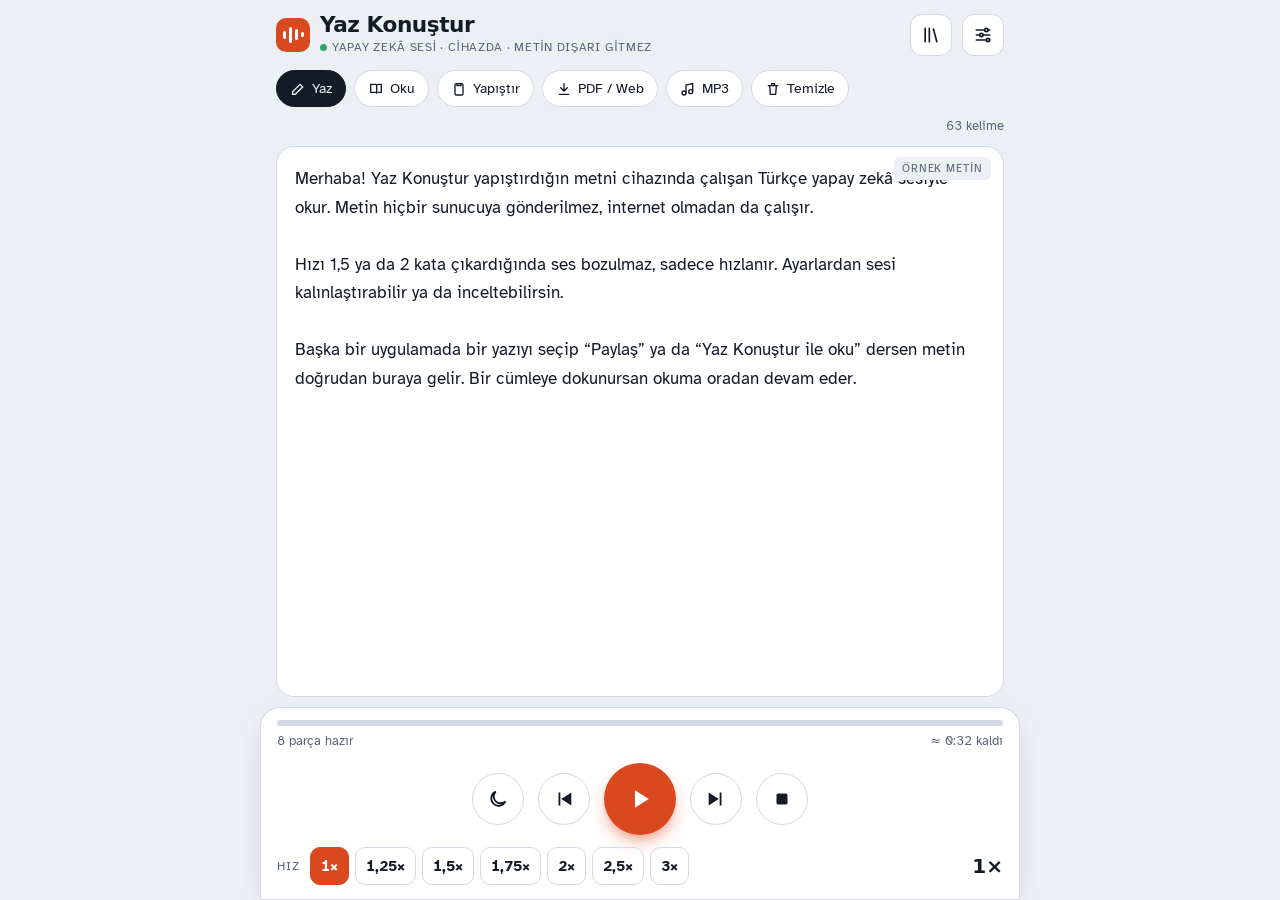
==== app/src/main/assets/www/index.html @ 9d800073 "Android uygulaması: WebView sarmalayıcı, bildirim kontrolü, paylaşım, Play Billing" ====
<!doctype html>
<html lang="tr">
<head>
<meta charset="utf-8">
<meta name="viewport" content="width=device-width, initial-scale=1, viewport-fit=cover">
<meta name="theme-color" content="#D9481F">
<title>Yaz Konuştur</title>
<style>
/* Uygulama sürümü: yazı tipleri, model ve kütüphaneler uygulamanın içinde, internet gerekmez. */
@font-face{font-family:"Atkinson Hyperlegible";font-weight:400;font-style:normal;font-display:swap;src:url(fonts/atkinson-hyperlegible-latin-400-normal.woff2) format("woff2");unicode-range:U+0000-00FF,U+0131,U+0152-0153,U+02BB-02BC,U+02C6,U+02DA,U+02DC,U+0304,U+0308,U+0329,U+2000-206F,U+20AC,U+2122,U+2191,U+2193,U+2212,U+2215,U+FEFF,U+FFFD}
@font-face{font-family:"Atkinson Hyperlegible";font-weight:400;font-style:normal;font-display:swap;src:url(fonts/atkinson-hyperlegible-latin-ext-400-normal.woff2) format("woff2");unicode-range:U+0100-0130,U+0132-02BA,U+02BD-02C5,U+02C7-02CC,U+02CE-02D7,U+02DD-02FF,U+1E00-1EFF,U+20A0-20AB,U+20AD-20C0,U+2C60-2C7F,U+A720-A7FF}
@font-face{font-family:"Atkinson Hyperlegible";font-weight:700;font-style:normal;font-display:swap;src:url(fonts/atkinson-hyperlegible-latin-700-normal.woff2) format("woff2");unicode-range:U+0000-00FF,U+0131,U+0152-0153,U+02BB-02BC,U+02C6,U+02DA,U+02DC,U+0304,U+0308,U+0329,U+2000-206F,U+20AC,U+2122,U+2191,U+2193,U+2212,U+2215,U+FEFF,U+FFFD}
@font-face{font-family:"Atkinson Hyperlegible";font-weight:700;font-style:normal;font-display:swap;src:url(fonts/atkinson-hyperlegible-latin-ext-700-normal.woff2) format("woff2");unicode-range:U+0100-0130,U+0132-02BA,U+02BD-02C5,U+02C7-02CC,U+02CE-02D7,U+02DD-02FF,U+1E00-1EFF,U+20A0-20AB,U+20AD-20C0,U+2C60-2C7F,U+A720-A7FF}
@font-face{font-family:"Atkinson Hyperlegible";font-weight:400;font-style:italic;font-display:swap;src:url(fonts/atkinson-hyperlegible-latin-400-italic.woff2) format("woff2");unicode-range:U+0000-00FF,U+0131,U+0152-0153,U+02BB-02BC,U+02C6,U+02DA,U+02DC,U+0304,U+0308,U+0329,U+2000-206F,U+20AC,U+2122,U+2191,U+2193,U+2212,U+2215,U+FEFF,U+FFFD}
@font-face{font-family:"Atkinson Hyperlegible";font-weight:400;font-style:italic;font-display:swap;src:url(fonts/atkinson-hyperlegible-latin-ext-400-italic.woff2) format("woff2");unicode-range:U+0100-0130,U+0132-02BA,U+02BD-02C5,U+02C7-02CC,U+02CE-02D7,U+02DD-02FF,U+1E00-1EFF,U+20A0-20AB,U+20AD-20C0,U+2C60-2C7F,U+A720-A7FF}
@font-face{font-family:"Bricolage Grotesque";font-weight:600;font-display:swap;src:url(fonts/bricolage-grotesque-latin-600-normal.woff2) format("woff2");unicode-range:U+0000-00FF,U+0131,U+0152-0153,U+02BB-02BC,U+02C6,U+02DA,U+02DC,U+0304,U+0308,U+0329,U+2000-206F,U+20AC,U+2122,U+2191,U+2193,U+2212,U+2215,U+FEFF,U+FFFD}
@font-face{font-family:"Bricolage Grotesque";font-weight:600;font-display:swap;src:url(fonts/bricolage-grotesque-latin-ext-600-normal.woff2) format("woff2");unicode-range:U+0100-0130,U+0132-02BA,U+02BD-02C5,U+02C7-02CC,U+02CE-02D7,U+02DD-02FF,U+1E00-1EFF,U+20A0-20AB,U+20AD-20C0,U+2C60-2C7F,U+A720-A7FF}
@font-face{font-family:"Bricolage Grotesque";font-weight:800;font-display:swap;src:url(fonts/bricolage-grotesque-latin-800-normal.woff2) format("woff2");unicode-range:U+0000-00FF,U+0131,U+0152-0153,U+02BB-02BC,U+02C6,U+02DA,U+02DC,U+0304,U+0308,U+0329,U+2000-206F,U+20AC,U+2122,U+2191,U+2193,U+2212,U+2215,U+FEFF,U+FFFD}
@font-face{font-family:"Bricolage Grotesque";font-weight:800;font-display:swap;src:url(fonts/bricolage-grotesque-latin-ext-800-normal.woff2) format("woff2");unicode-range:U+0100-0130,U+0132-02BA,U+02BD-02C5,U+02C7-02CC,U+02CE-02D7,U+02DD-02FF,U+1E00-1EFF,U+20A0-20AB,U+20AD-20C0,U+2C60-2C7F,U+A720-A7FF}

/* Layout: tek ekran uygulama. Üstte başlık, ortada kaydırılan metin/okuma alanı, altta sabit kontrol paneli. */
:root{
  --bg:#ECEFF4; --surface:#FFFFFF; --ink:#141B26; --muted:#5A6577; --line:#D3D9E3;
  --accent:#D9481F; --accent-ink:#FFFFFF; --hl:#FFE2D4; --hl-ink:#5C1B06; --done:#8A94A6; --gold:#B7791F;
  --shadow:0 10px 30px -12px rgba(20,27,38,.25);
  --f-display:"Bricolage Grotesque", ui-sans-serif, system-ui, sans-serif;
  --f-body:"Atkinson Hyperlegible", ui-sans-serif, system-ui, -apple-system, "Segoe UI", Roboto, sans-serif;
  --read-size:1.12rem;
}
@media (prefers-color-scheme: dark){:root:not([data-theme="light"]){
  --bg:#0E131A; --surface:#161D27; --ink:#E7EBF1; --muted:#93A0B3; --line:#263142;
  --accent:#FF7447; --accent-ink:#1A0A03; --hl:#3B2016; --hl-ink:#FFD9C9; --done:#5F6B7E; --gold:#F2B84B;
  --shadow:0 10px 30px -12px rgba(0,0,0,.6); color-scheme:dark;
}}
:root[data-theme="dark"]{
  --bg:#0E131A; --surface:#161D27; --ink:#E7EBF1; --muted:#93A0B3; --line:#263142;
  --accent:#FF7447; --accent-ink:#1A0A03; --hl:#3B2016; --hl-ink:#FFD9C9; --done:#5F6B7E; --gold:#F2B84B;
  --shadow:0 10px 30px -12px rgba(0,0,0,.6); color-scheme:dark;
}
*{box-sizing:border-box}
[hidden]{display:none!important}
body{margin:0}
html,body{height:100%}
body{background:var(--bg);color:var(--ink);font-family:var(--f-body);font-size:16px;line-height:1.5;-webkit-tap-highlight-color:transparent;overscroll-behavior:none}
button,select,input,textarea{font:inherit;color:inherit}
button{cursor:pointer}
:focus-visible{outline:2px solid var(--accent);outline-offset:2px}

.app{height:100%;display:flex;flex-direction:column;max-width:760px;margin:0 auto}
.pad{padding-left:max(16px, env(safe-area-inset-left, 0px));padding-right:max(16px, env(safe-area-inset-right, 0px))}

header{display:flex;align-items:center;gap:10px;padding-block:14px 10px}
.brand{display:flex;align-items:center;gap:10px;min-width:0;flex:1}
.mark{width:34px;height:34px;border-radius:10px;background:var(--accent);display:grid;place-items:center;flex:none}
.mark i{display:block;width:3px;border-radius:2px;background:var(--accent-ink);margin:0 1.5px}
.mark span{display:flex;align-items:center;height:18px}
h1{font-family:var(--f-display);font-weight:800;font-size:1.35rem;letter-spacing:-.02em;margin:0;line-height:1;display:flex;align-items:center;gap:6px}
.pro-tag{font-family:var(--f-body);font-size:.62rem;font-weight:700;letter-spacing:.08em;background:var(--gold);color:#fff;border-radius:6px;padding:2px 6px}
.badge{font-size:.72rem;letter-spacing:.06em;text-transform:uppercase;color:var(--muted);margin-top:3px;display:flex;align-items:center;gap:5px;white-space:nowrap;overflow:hidden;text-overflow:ellipsis}
.badge::before{content:"";width:7px;height:7px;border-radius:50%;background:#2FA36B;flex:none}
.iconbtn{width:42px;height:42px;border-radius:12px;border:1px solid var(--line);background:var(--surface);display:grid;place-items:center;flex:none}
.iconbtn svg{width:20px;height:20px}

main{flex:1;min-height:0;display:flex;flex-direction:column;gap:10px;padding-block:4px 10px}
.toolbar{display:flex;gap:8px;align-items:center;overflow-x:auto;scrollbar-width:none;margin-inline:-16px;padding-inline:16px}
.toolbar::-webkit-scrollbar{display:none}
.chip{flex:none;border:1px solid var(--line);background:var(--surface);border-radius:999px;padding:7px 13px;font-size:.88rem;display:inline-flex;align-items:center;gap:6px;white-space:nowrap}
.chip svg{width:16px;height:16px}
.chip.on{background:var(--ink);color:var(--bg);border-color:var(--ink)}
.subbar{display:flex;align-items:center;gap:8px;font-size:.8rem;color:var(--muted);min-height:1.2em}
.subbar .title{flex:1;min-width:0;white-space:nowrap;overflow:hidden;text-overflow:ellipsis}
.count{font-variant-numeric:tabular-nums;flex:none}

.sheet{flex:1;min-height:0;background:var(--surface);border:1px solid var(--line);border-radius:18px;position:relative;overflow:hidden}
textarea#text{width:100%;height:100%;border:0;resize:none;background:transparent;padding:18px;font-size:1.08rem;line-height:1.65;outline:none}
textarea#text::placeholder{color:var(--muted)}
#reader{height:100%;overflow-y:auto;padding:18px 18px 40px;font-size:var(--read-size);line-height:1.75;overscroll-behavior:contain}
#reader p{margin:0 0 .9em;max-width:65ch}
.s{border-radius:6px;padding:1px 2px;margin:0 -2px;transition:background .2s,color .2s;cursor:pointer;-webkit-box-decoration-break:clone;box-decoration-break:clone}
.s.past{color:var(--done)}
.s.cur{background:var(--hl);color:var(--hl-ink)}
.example{position:absolute;right:12px;top:10px;font-size:.7rem;letter-spacing:.08em;text-transform:uppercase;color:var(--muted);background:var(--bg);padding:3px 8px;border-radius:6px}

.notice{font-size:.85rem;background:var(--hl);color:var(--hl-ink);border-radius:12px;padding:10px 12px}

/* Kontrol paneli */
.dock{background:var(--surface);border-top:1px solid var(--line);padding-block:12px calc(14px + env(safe-area-inset-bottom, 0px));display:flex;flex-direction:column;gap:12px;box-shadow:var(--shadow)}
@media (min-width:760px){.dock{border:1px solid var(--line);border-radius:20px 20px 0 0}}
.prog{display:flex;flex-direction:column;gap:6px}
.bar{height:6px;border-radius:3px;background:var(--line);overflow:hidden}
.bar i{display:block;height:100%;width:0;background:var(--accent);transition:width .3s}
.meta{display:flex;justify-content:space-between;gap:8px;font-size:.8rem;color:var(--muted);font-variant-numeric:tabular-nums}
.meta .sleep{color:var(--accent);font-weight:700}
.transport{display:flex;align-items:center;justify-content:center;gap:14px}
.tbtn{width:52px;height:52px;border-radius:50%;border:1px solid var(--line);background:transparent;display:grid;place-items:center;position:relative}
.tbtn svg{width:22px;height:22px}
.tbtn.on{border-color:var(--accent);color:var(--accent)}
.play{width:72px;height:72px;border-radius:50%;border:0;background:var(--accent);color:var(--accent-ink);display:grid;place-items:center;box-shadow:0 8px 20px -8px var(--accent)}
.play svg{width:30px;height:30px}
.play .eq{display:none;align-items:flex-end;gap:3px;height:22px}
.play .eq i{width:4px;border-radius:2px;background:currentColor;animation:eq 1s ease-in-out infinite}
.play .eq i:nth-child(2){animation-delay:-.3s}.play .eq i:nth-child(3){animation-delay:-.6s}.play .eq i:nth-child(4){animation-delay:-.15s}
@keyframes eq{0%,100%{height:6px}50%{height:22px}}
.speed{display:flex;align-items:center;gap:10px}
.speed label{font-size:.75rem;letter-spacing:.08em;text-transform:uppercase;color:var(--muted);flex:none}
.rates{display:flex;gap:6px;overflow-x:auto;scrollbar-width:none;flex:1;min-width:0}
.rates::-webkit-scrollbar{display:none}
.rate{flex:none;border:1px solid var(--line);background:transparent;border-radius:10px;padding:7px 10px;font-variant-numeric:tabular-nums;font-size:.92rem;font-weight:700}
.rate.on{background:var(--accent);border-color:var(--accent);color:var(--accent-ink)}
.rateval{font-family:var(--f-display);font-weight:800;font-size:1.25rem;min-width:3.4ch;text-align:right;font-variant-numeric:tabular-nums;flex:none}

/* Alt sayfalar */
.overlay{position:fixed;inset:0;background:rgba(10,14,20,.45);z-index:20;display:flex;align-items:flex-end;justify-content:center}
.panel{background:var(--surface);width:100%;max-width:760px;max-height:88%;overflow-y:auto;border-radius:22px 22px 0 0;padding-block:8px calc(22px + env(safe-area-inset-bottom, 0px));display:flex;flex-direction:column;gap:18px}
.grab{width:42px;height:5px;border-radius:3px;background:var(--line);margin:4px auto 0}
.panel h2{font-family:var(--f-display);font-weight:800;font-size:1.2rem;margin:0;letter-spacing:-.01em}
.panel h3{font-size:.75rem;letter-spacing:.08em;text-transform:uppercase;color:var(--muted);margin:6px 0 -8px;font-weight:700}
.field{display:flex;flex-direction:column;gap:8px}
.field > span{font-size:.75rem;letter-spacing:.08em;text-transform:uppercase;color:var(--muted)}
.field small,.hint{color:var(--muted);font-size:.82rem}
select,input[type=number],input[type=url]{width:100%;padding:12px;border-radius:12px;border:1px solid var(--line);background:var(--bg)}
input[type=range]{width:100%;accent-color:var(--accent)}
.row{display:flex;align-items:center;justify-content:space-between;gap:12px}
.row small{color:var(--muted);display:block;font-size:.82rem}
.switch{position:relative;width:48px;height:28px;flex:none}
.switch input{position:absolute;opacity:0;inset:0;margin:0;cursor:pointer;z-index:1}
.switch b{position:absolute;inset:0;border-radius:14px;background:var(--line);transition:background .2s}
.switch b::after{content:"";position:absolute;left:3px;top:3px;width:22px;height:22px;border-radius:50%;background:var(--surface);transition:transform .2s;box-shadow:0 1px 3px rgba(0,0,0,.3)}
.switch input:checked + b{background:var(--accent)}
.switch input:checked + b::after{transform:translateX(20px)}
.switch input:focus-visible + b{outline:2px solid var(--accent);outline-offset:2px}
.seg{display:flex;border:1px solid var(--line);border-radius:12px;overflow:hidden}
.seg button{flex:1;border:0;background:transparent;padding:10px 6px;font-size:.9rem}
.seg button.on{background:var(--ink);color:var(--bg)}
.btn{border:0;border-radius:12px;padding:12px 16px;background:var(--ink);color:var(--bg);font-weight:700}
.btn.accent{background:var(--accent);color:var(--accent-ink)}
.btn.ghost{background:transparent;color:var(--ink);border:1px solid var(--line)}
.btn[disabled]{opacity:.5}
.help{font-size:.9rem;color:var(--muted);border-top:1px solid var(--line);padding-top:14px}
.help h4{font-size:.95rem;color:var(--ink);margin:0 0 6px}
.help ol{margin:0;padding-left:1.2em}
.help li{margin-bottom:4px}
.list{display:flex;flex-direction:column;gap:8px}
.item{display:flex;align-items:center;gap:12px;border:1px solid var(--line);border-radius:14px;padding:12px;background:var(--bg);text-align:left;width:100%}
.item .ic{width:40px;height:40px;border-radius:12px;background:var(--surface);display:grid;place-items:center;flex:none;color:var(--accent)}
.item .ic svg{width:20px;height:20px}
.item .tx{flex:1;min-width:0}
.item .tx b{display:block;white-space:nowrap;overflow:hidden;text-overflow:ellipsis}
.item .tx small{color:var(--muted);font-size:.82rem;display:block}
.item .lock{font-size:.65rem;font-weight:700;letter-spacing:.08em;background:var(--gold);color:#fff;border-radius:6px;padding:2px 6px;flex:none}
.item .del{border:0;background:transparent;color:var(--muted);width:36px;height:36px;border-radius:10px;flex:none}
.item.cur{border-color:var(--accent)}
.mini{height:4px;border-radius:2px;background:var(--line);overflow:hidden;margin-top:6px}
.mini i{display:block;height:100%;background:var(--accent)}
.perks{margin:0;padding:0;list-style:none;display:flex;flex-direction:column;gap:10px}
.perks li{display:flex;gap:10px;align-items:flex-start}
.perks li::before{content:"✓";color:var(--accent);font-weight:700;flex:none;width:1.2em}
.perks small{display:block;color:var(--muted);font-size:.82rem}
.price{font-family:var(--f-display);font-weight:800;font-size:1.6rem}
.toast{position:fixed;left:50%;bottom:calc(210px + env(safe-area-inset-bottom, 0px));transform:translateX(-50%);background:var(--ink);color:var(--bg);padding:9px 14px;border-radius:10px;font-size:.88rem;z-index:40;max-width:calc(100% - 32px);text-align:center}
.foot{font-size:.78rem;color:var(--muted);text-align:center}
.foot a{color:inherit}
@media (prefers-reduced-motion: reduce){*{transition:none!important;animation:none!important}}
</style>
</head>
<body>

<div class="app">
  <header class="pad">
    <div class="brand">
      <div class="mark" aria-hidden="true"><span><i style="height:8px"></i><i style="height:16px"></i><i style="height:11px"></i><i style="height:5px"></i></span></div>
      <div style="min-width:0">
        <h1>Yaz Konuştur <span class="pro-tag" id="proTag" hidden>PRO</span></h1>
        <div class="badge">Yapay zekâ sesi · cihazda · metin dışarı gitmez</div>
      </div>
    </div>
    <button class="iconbtn" id="openLib" aria-label="Kitaplık">
      <svg viewBox="0 0 24 24" fill="none" stroke="currentColor" stroke-width="2" stroke-linecap="round"><path d="M5 4v16M10 4v16M15 5l4 15"/></svg>
    </button>
    <button class="iconbtn" id="openSettings" aria-label="Ayarlar">
      <svg viewBox="0 0 24 24" fill="none" stroke="currentColor" stroke-width="2" stroke-linecap="round"><path d="M4 6h10M18 6h2M4 12h4M12 12h8M4 18h12M20 18h0"/><circle cx="16" cy="6" r="2"/><circle cx="10" cy="12" r="2"/><circle cx="18" cy="18" r="2"/></svg>
    </button>
  </header>

  <main class="pad">
    <div class="toolbar">
      <button class="chip on" id="modeEdit"><svg viewBox="0 0 24 24" fill="none" stroke="currentColor" stroke-width="2" stroke-linecap="round"><path d="M4 20h4L19 9l-4-4L4 16z"/></svg>Yaz</button>
      <button class="chip" id="modeRead"><svg viewBox="0 0 24 24" fill="none" stroke="currentColor" stroke-width="2" stroke-linecap="round"><path d="M4 5h7a2 2 0 0 1 2 2v12a2 2 0 0 0-2-2H4zM20 5h-5a2 2 0 0 0-2 2"/><path d="M20 5v12h-5"/></svg>Oku</button>
      <button class="chip" id="pasteBtn"><svg viewBox="0 0 24 24" fill="none" stroke="currentColor" stroke-width="2" stroke-linecap="round"><rect x="6" y="4" width="12" height="17" rx="2"/><path d="M9 4h6v3H9z"/></svg>Yapıştır</button>
      <button class="chip" id="importBtn"><svg viewBox="0 0 24 24" fill="none" stroke="currentColor" stroke-width="2" stroke-linecap="round"><path d="M12 4v11M7 10l5 5 5-5M5 20h14"/></svg>PDF / Web</button>
      <button class="chip" id="exportBtn"><svg viewBox="0 0 24 24" fill="none" stroke="currentColor" stroke-width="2" stroke-linecap="round"><path d="M9 18V6l10-2v12"/><circle cx="6" cy="18" r="3"/><circle cx="16" cy="16" r="3"/></svg>MP3</button>
      <button class="chip" id="clearBtn"><svg viewBox="0 0 24 24" fill="none" stroke="currentColor" stroke-width="2" stroke-linecap="round"><path d="M5 7h14M10 7V4h4v3M7 7l1 13h8l1-13"/></svg>Temizle</button>
    </div>
    <div class="subbar"><span class="title" id="docTitle"></span><span class="count" id="count"></span></div>
    <div class="notice" id="voiceNotice" hidden></div>
    <div class="sheet">
      <span class="example" id="exampleTag" hidden>Örnek metin</span>
      <textarea id="text" placeholder="Seslendirmek istediğin metni buraya yapıştır…" spellcheck="false"></textarea>
      <div id="reader" hidden></div>
    </div>
  </main>

  <section class="dock pad" aria-label="Oynatma">
    <div class="prog">
      <div class="bar"><i id="barFill"></i></div>
      <div class="meta"><span id="posTxt">Hazır</span><span class="sleep" id="sleepTxt" hidden></span><span id="remTxt"></span></div>
    </div>
    <div class="transport">
      <button class="tbtn" id="sleepBtn" aria-label="Uyku zamanlayıcı"><svg viewBox="0 0 24 24" fill="none" stroke="currentColor" stroke-width="2" stroke-linecap="round"><path d="M20 14.5A8 8 0 1 1 9.5 4a6.5 6.5 0 0 0 10.5 10.5z"/></svg></button>
      <button class="tbtn" id="prevBtn" aria-label="Önceki cümle"><svg viewBox="0 0 24 24" fill="currentColor"><path d="M6 5h2v14H6zM20 5v14L9 12z"/></svg></button>
      <button class="play" id="playBtn" aria-label="Oynat">
        <svg id="icoPlay" viewBox="0 0 24 24" fill="currentColor"><path d="M8 5v14l11-7z"/></svg>
        <span class="eq" id="icoEq"><i></i><i></i><i></i><i></i></span>
      </button>
      <button class="tbtn" id="nextBtn" aria-label="Sonraki cümle"><svg viewBox="0 0 24 24" fill="currentColor"><path d="M16 5h2v14h-2zM4 5v14l11-7z"/></svg></button>
      <button class="tbtn" id="stopBtn" aria-label="Durdur ve başa dön"><svg viewBox="0 0 24 24" fill="currentColor"><rect x="6" y="6" width="12" height="12" rx="2"/></svg></button>
    </div>
    <div class="speed">
      <label for="rateRange">Hız</label>
      <div class="rates" id="rates"></div>
      <span class="rateval" id="rateVal">1×</span>
    </div>
  </section>
</div>

<!-- Ayarlar -->
<div class="overlay" id="overlay" hidden>
  <div class="panel pad" role="dialog" aria-modal="true" aria-labelledby="setTitle">
    <div class="grab"></div>
    <div class="row"><h2 id="setTitle">Ayarlar</h2><button class="iconbtn" data-close aria-label="Kapat"><svg viewBox="0 0 24 24" fill="none" stroke="currentColor" stroke-width="2" stroke-linecap="round"><path d="M6 6l12 12M18 6L6 18"/></svg></button></div>

    <button class="item" id="proCard" style="border-color:var(--gold)">
      <span class="ic" style="color:var(--gold)"><svg viewBox="0 0 24 24" fill="currentColor"><path d="M12 3l2.6 5.6 6.1.7-4.5 4.2 1.2 6L12 16.6 6.6 19.5l1.2-6L3.3 9.3l6.1-.7z"/></svg></span>
      <span class="tx"><b id="proCardTitle">Yaz Konuştur Pro</b><small id="proCardSub">PDF, web sayfası, MP3 kaydı ve kitaplık. Tek seferlik.</small></span>
    </button>

    <h3>Ses</h3>
    <div class="field"><span>Ses motoru</span>
      <div class="seg" id="engineSeg"><button data-v="ema">EMA yapay zekâ</button><button data-v="system">Telefonun sesi</button></div>
      <small id="emaInfo">EMA, cihazında çalışan Türkçe yapay zekâ sesidir. İnternet gerekmez.</small>
      <div class="bar" id="emaBar" hidden><i id="emaFill"></i></div>
    </div>
    <label class="field" id="voiceField"><span>Ses</span><select id="voiceSel"></select></label>

    <div class="field" id="toneField"><span>Ses tonu · <b id="toneVal">Normal</b></span>
      <div class="seg" id="toneSeg"><button data-v="0.84">Çok kalın</button><button data-v="0.92">Kalın</button><button data-v="1">Normal</button><button data-v="1.08">İnce</button></div>
      <input type="range" id="tone" min="0.78" max="1.2" step="0.02" value="1" aria-label="Ses tonu ince ayar">
      <small>Sesi kalınlaştırır ya da inceltir, okuma hızı değişmez.</small>
    </div>

    <label class="field"><span>Hız ince ayar · <b id="rateFine">1.00×</b></span><input type="range" id="rateRange" min="0.5" max="3" step="0.05" value="1"></label>
    <label class="field"><span>Cümle arası es · <b id="gapVal">0 ms</b></span><input type="range" id="gap" min="0" max="800" step="50" value="0"></label>

    <h3>Okuma</h3>
    <label class="field"><span>Yazı boyutu · <b id="sizeVal">100%</b></span><input type="range" id="fsize" min="0.85" max="1.8" step="0.05" value="1"></label>
    <div class="field"><span>Parça uzunluğu</span>
      <div class="seg" id="chunkSeg"><button data-v="short">Kısa</button><button data-v="normal">Normal</button><button data-v="long">Uzun</button></div>
      <small>Metin cümlelere, uzun cümleler virgüllerden parçalara bölünür.</small>
    </div>
    <div class="row"><div>Ekranı açık tut<small>Okurken ekran kararmaz. Kapalıyken de arka planda okumaya devam eder.</small></div><label class="switch"><input type="checkbox" id="wake"><b></b></label></div>
    <div class="field"><span>Tema</span>
      <div class="seg" id="themeSeg"><button data-v="auto">Sistem</button><button data-v="light">Açık</button><button data-v="dark">Koyu</button></div>
    </div>

    <div class="help" id="helpBox" hidden>
      <h4>Telefonun sesi hakkında</h4>
      <p style="margin:0">Bu seçenek telefonda ayarlı metin okuma motorunu (Google, Samsung vb.) kullanır. Yüksek hızda kelime yutuyorsa EMA'ya geç ya da “Parça uzunluğu: Kısa” seç.</p>
    </div>
    <p class="foot">Ses EMA Lightning modeliyle (Apache-2.0) bu cihazda üretilir ve yapay zekâ sesidir.<br><a href="#" id="licLink">Lisanslar</a> · <a href="#" id="privLink">Gizlilik</a> · <span id="verTxt"></span></p>
  </div>
</div>

<!-- Genel alt sayfa: içe aktarma, kitaplık, Pro, dışa aktarma -->
<div class="overlay" id="sheet2" hidden>
  <div class="panel pad" role="dialog" aria-modal="true">
    <div class="grab"></div>
    <div class="row"><h2 id="s2Title"></h2><button class="iconbtn" data-close aria-label="Kapat"><svg viewBox="0 0 24 24" fill="none" stroke="currentColor" stroke-width="2" stroke-linecap="round"><path d="M6 6l12 12M18 6L6 18"/></svg></button></div>
    <div id="s2Body" style="display:flex;flex-direction:column;gap:14px"></div>
  </div>
</div>
<input type="file" id="filePick" accept="application/pdf,text/plain,.pdf,.txt,.md" hidden>
<div class="toast" id="toast" hidden></div>

<script>
(function(){
  const $ = id => document.getElementById(id);
  const N = window.YKNative || null; // Android köprüsü; tarayıcıda yok
  const RATES = [1, 1.25, 1.5, 1.75, 2, 2.5, 3];
  const CHUNK_MAX = {short: 90, normal: 170, long: 280};
  const SR = 48000;
  const FREE_DOCS = 1;
  const SAMPLE = "Merhaba! Yaz Konuştur yapıştırdığın metni cihazında çalışan Türkçe yapay zekâ sesiyle okur. Metin hiçbir sunucuya gönderilmez, internet olmadan da çalışır.\n\nHızı 1,5 ya da 2 kata çıkardığında ses bozulmaz, sadece hızlanır. Ayarlardan sesi kalınlaştırabilir ya da inceltebilirsin.\n\nBaşka bir uygulamada bir yazıyı seçip “Paylaş” ya da “Yaz Konuştur ile oku” dersen metin doğrudan buraya gelir. Bir cümleye dokunursan okuma oradan devam eder.";

  const store = {
    get(k, d){ try{ const v = localStorage.getItem("yk_" + k); return v === null ? d : JSON.parse(v); }catch(e){ return d; } },
    set(k, v){ try{ localStorage.setItem("yk_" + k, JSON.stringify(v)); }catch(e){} }
  };

  const S = Object.assign({voiceURI:"", rate:1, pitch:1, tone:1, chunk:"short", gap:0, wake:false, engine:"ema", fsize:1, theme:"auto", docId:null, title:""}, store.get("settings", {}));
  const saveS = () => store.set("settings", S);

  let chunks = [], cur = store.get("pos", 0), state = "idle"; // idle | playing | paused
  let token = 0, textDirty = true, busy = false;

  const ta = $("text"), reader = $("reader");
  const savedText = store.get("text", null);
  ta.value = savedText === null ? SAMPLE : savedText;
  $("exampleTag").hidden = ta.value !== SAMPLE;

  /* ---------- Android köprüsü ---------- */
  const app = { pro: false, price: "", debug: false, version: "web", inApp: !!N };
  function readInfo(){
    if(!N) return;
    try{ Object.assign(app, JSON.parse(N.info())); }catch(e){}
  }
  readInfo();
  const callbacks = new Map(); let cbSeq = 0;
  function nativeCall(fn, ...args){ // sonucu YKApp.cb ile dönen yerel çağrılar
    return new Promise((resolve, reject) => {
      const id = ++cbSeq; callbacks.set(id, {resolve, reject});
      try{ N[fn](...args, id); }catch(e){ callbacks.delete(id); reject(e); }
    });
  }

  /* ---------- Metni parçalara bölme ---------- */
  const ABBR = /(?:\b(?:Dr|Prof|Doç|Av|Yrd|Sn|Bkz|bkz|vb|vs|örn|Örn|yy|St|Mr|Mrs|No|no|s|S|Cad|Sok|Mah|Apt|Tel|Ltd|Şti|A\.Ş|vd)\.)$/;
  function splitSentences(p){
    const out = []; let buf = "";
    const parts = p.split(/([.!?…]+["'”’»)]*\s+)/);
    for(let i = 0; i < parts.length; i += 2){
      buf += parts[i] + (parts[i+1] || "");
      const next = parts[i+2] || "";
      const endsAbbr = ABBR.test(buf.trim());
      const endsNum = /\d\.\s*$/.test(buf) && /^\d/.test(next);
      const lowerNext = /^[a-zçğıöşü]/.test(next) && !/[!?…]/.test(parts[i+1]);
      if(parts[i+1] && !endsAbbr && !endsNum && !lowerNext){ out.push(buf.trim()); buf = ""; }
    }
    if(buf.trim()) out.push(buf.trim());
    return out;
  }
  function splitLong(s, max){
    if(s.length <= max) return [s];
    const res = [];
    let rest = s;
    while(rest.length > max){
      const win = rest.slice(0, max);
      let cut = -1;
      for(const re of [/[;:]\s/g, /[,–—]\s/g, /\s(?:ve|ama|fakat|ancak|çünkü|veya|ya da|ki)\s/g, /\s/g]){
        let m, last = -1;
        re.lastIndex = 0;
        while((m = re.exec(win))){ if(m.index > max * 0.35) last = m.index + (m[0].trim().length && /^[;:,–—]/.test(m[0]) ? 1 : 0); }
        if(last > 0){ cut = last; break; }
      }
      if(cut <= 0) cut = max;
      res.push(rest.slice(0, cut).trim());
      rest = rest.slice(cut).trim();
    }
    if(rest) res.push(rest);
    return res;
  }
  function split(text){
    const max = CHUNK_MAX[S.chunk] || 120;
    const paras = text.replace(/\r/g, "").split(/\n\s*\n|\n(?=\s*[-•*\d])/).map(p => p.replace(/\s+/g, " ").trim()).filter(Boolean);
    const out = [];
    paras.forEach((p, pi) => {
      splitSentences(p).forEach(s => splitLong(s, max).forEach(c => {
        if(/[\p{L}\p{N}]/u.test(c)) out.push({text: c, para: pi});
      }));
    });
    return out;
  }
  function build(){
    chunks = split(ta.value);
    if(cur >= chunks.length) cur = 0;
    renderReader();
    textDirty = false;
    updateProgress();
  }
  function renderReader(){
    reader.textContent = "";
    let p = null, lastPara = -1;
    chunks.forEach((c, i) => {
      if(c.para !== lastPara){ p = document.createElement("p"); reader.appendChild(p); lastPara = c.para; }
      const sp = document.createElement("span");
      sp.className = "s"; sp.dataset.i = i; sp.textContent = c.text;
      p.appendChild(sp); p.appendChild(document.createTextNode(" "));
    });
    if(!chunks.length){ const e = document.createElement("p"); e.style.color = "var(--muted)"; e.textContent = "Okunacak metin yok. “Yaz” sekmesine geçip metin yapıştır."; reader.appendChild(e); }
    paint();
  }
  let painted = -1;
  function paint(){
    reader.querySelectorAll(".s").forEach(el => {
      const i = +el.dataset.i;
      el.classList.toggle("past", i < cur);
      el.classList.toggle("cur", i === cur && state !== "idle");
    });
    painted = cur;
  }
  function scrollToCur(){
    const el = reader.querySelector('.s[data-i="' + cur + '"]');
    if(!el) return;
    const r = el.getBoundingClientRect(), box = reader.getBoundingClientRect();
    if(r.top < box.top + 40 || r.bottom > box.bottom - 60){
      reader.scrollTo({top: reader.scrollTop + r.top - box.top - box.height * 0.3, behavior: matchMedia("(prefers-reduced-motion: reduce)").matches ? "auto" : "smooth"});
    }
  }

  /* ---------- Telefonun sesi (Android TextToSpeech ya da tarayıcı) ---------- */
  const synth = !N && window.speechSynthesis ? window.speechSynthesis : null;
  let voices = [], keep = [], watchdog = null;
  function loadVoices(){
    if(N){ try{ voices = JSON.parse(N.ttsVoices()); }catch(e){ voices = []; } fillVoices(); return; }
    if(!synth) return;
    voices = synth.getVoices().map(v => ({id: v.voiceURI, name: v.name, lang: v.lang, raw: v}));
    fillVoices();
  }
  const isTr = v => /^tr([-_]|$)/i.test(v.lang) || /turk|türk/i.test(v.name);
  function fillVoices(){
    const sel = $("voiceSel");
    const list = voices.filter(isTr);
    sel.textContent = "";
    const def = document.createElement("option");
    def.value = ""; def.textContent = "Varsayılan Türkçe ses";
    sel.appendChild(def);
    list.forEach(v => { const o = document.createElement("option"); o.value = v.id; o.textContent = v.name; sel.appendChild(o); });
    sel.value = list.some(v => v.id === S.voiceURI) ? S.voiceURI : "";
  }
  function sysSpeak(i, my){
    const c = chunks[i];
    let advanced = false;
    const next = () => {
      if(advanced || my !== token || state !== "playing") return;
      advanced = true; clearTimeout(watchdog);
      if(S.gap) setTimeout(() => { if(my === token && state === "playing") speakAt(i + 1); }, S.gap);
      else speakAt(i + 1);
    };
    if(N){
      sysNext = next;
      N.ttsSpeak(c.text, S.rate, S.tone, S.voiceURI || "", my);
      return;
    }
    const u = new SpeechSynthesisUtterance(c.text);
    const v = voices.find(v => v.id === S.voiceURI);
    if(v){ u.voice = v.raw; u.lang = v.lang; } else u.lang = "tr-TR";
    u.rate = S.rate; u.pitch = S.tone; u.volume = 1;
    u.onend = next;
    u.onerror = e => { if(e.error === "interrupted" || e.error === "canceled") return; next(); };
    keep.push(u); if(keep.length > 6) keep.shift();
    synth.speak(u);
    const limit = (c.text.length / (8 * S.rate) + 4) * 1000;
    const check = () => { if(my !== token || state !== "playing") return; if(!synth.speaking && !synth.pending) next(); else watchdog = setTimeout(check, 1500); };
    watchdog = setTimeout(check, limit);
  }
  let sysNext = null;
  function sysStop(){ clearTimeout(watchdog); if(N) try{ N.ttsStop(); }catch(e){} else if(synth) synth.cancel(); }

  /* ---------- Okuma ---------- */
  function estSec(fromIdx){
    let ch = 0;
    for(let i = fromIdx; i < chunks.length; i++) ch += chunks[i].text.length;
    return ch / (14 * S.rate) + (chunks.length - fromIdx) * (S.gap / 1000 + 0.15);
  }
  function fmt(s){ s = Math.max(0, Math.round(s)); const h = Math.floor(s / 3600), m = Math.floor(s % 3600 / 60); return (h ? h + ":" + String(m).padStart(2, "0") : m) + ":" + String(s % 60).padStart(2, "0"); }
  function updateProgress(){
    const n = chunks.length;
    const done = state === "idle" && cur === 0 ? 0 : cur;
    $("barFill").style.width = n ? (done / n * 100) + "%" : "0";
    $("posTxt").textContent = !n ? "Metin yok" : state === "idle" && cur === 0 ? n + " parça hazır" : "Parça " + Math.min(cur + 1, n) + " / " + n;
    $("remTxt").textContent = n ? "≈ " + fmt(estSec(cur)) + " kaldı" : "";
    const words = (ta.value.match(/[\p{L}\p{N}]+/gu) || []).length;
    $("count").textContent = words.toLocaleString("tr-TR") + " kelime";
    $("docTitle").textContent = S.title || "";
  }
  function setState(s){
    state = s;
    const playing = s === "playing";
    $("icoPlay").style.display = playing ? "none" : "block";
    $("icoEq").style.display = playing ? "flex" : "none";
    $("playBtn").setAttribute("aria-label", playing ? "Duraklat" : "Oynat");
    holdWake(playing);
    paint(); updateProgress(); notifyMedia();
  }
  function notifyMedia(){
    if(!N) return;
    try{ N.media(JSON.stringify({state, title: S.title || docTitleOf(ta.value), text: chunks[cur] ? chunks[cur].text : "", pos: cur, total: chunks.length})); }catch(e){}
  }
  function docTitleOf(t){ const s = t.trim().replace(/\s+/g, " "); return s.length > 48 ? s.slice(0, 46).trim() + "…" : s || "Yaz Konuştur"; }

  /* ---------- EMA motoru (cihazda yapay zekâ sesi) ---------- */
  const EMA = { worker: null, state: "off", cache: new Map(), pending: new Map(), audio: new Audio(), req: 0, gen: 0, idx: -1, err: "" };
  EMA.audio.preload = "auto";
  const isEma = () => S.engine === "ema";
  function emaInit(){
    if(EMA.worker) return;
    EMA.state = "loading"; renderEngine();
    try{ EMA.worker = new Worker("ema-worker.js"); }catch(e){ EMA.state = "error"; EMA.err = String(e.message || e); renderEngine(); return; }
    EMA.worker.onmessage = e => {
      const m = e.data;
      if(m.type === "progress"){ $("emaBar").hidden = false; $("emaFill").style.width = Math.round(m.got / m.total * 100) + "%"; if(state === "playing") $("posTxt").textContent = "Ses modeli hazırlanıyor · %" + Math.round(m.got / m.total * 100); }
      else if(m.type === "ready"){ EMA.state = "ready"; EMA.threads = m.threads; renderEngine(); if(state === "playing") play(cur); }
      else if(m.type === "audio"){ const p = EMA.pending.get(m.id); if(p){ EMA.pending.delete(m.id); p.resolve(m); } }
      else if(m.type === "error"){
        if(m.id != null){ const p = EMA.pending.get(m.id); if(p){ EMA.pending.delete(m.id); p.reject(new Error(m.message)); } }
        else { EMA.state = "error"; EMA.err = m.message; renderEngine(); if(state === "playing"){ setState("paused"); toast("Ses modeli yüklenemedi"); } }
      }
    };
    EMA.worker.onerror = e => { EMA.state = "error"; EMA.err = e.message || "Çalışan başlatılamadı"; renderEngine(); };
    EMA.worker.postMessage({ type: "init", base: new URL("model/", location.href).href });
  }
  function renderEngine(){
    $("engineSeg").querySelectorAll("button").forEach(b => b.classList.toggle("on", b.dataset.v === S.engine));
    const ema = isEma();
    $("voiceField").hidden = ema; $("helpBox").hidden = ema;
    const info = $("emaInfo");
    if(!ema) info.textContent = "EMA, cihazında çalışan Türkçe yapay zekâ sesidir. Yüksek hızda bozulmaz.";
    else if(EMA.state === "loading") info.textContent = "Ses modeli hazırlanıyor. Birkaç saniye sürer.";
    else if(EMA.state === "ready"){ info.textContent = "EMA hazır. Ses tamamen bu cihazda üretiliyor."; $("emaBar").hidden = true; }
    else if(EMA.state === "error") info.textContent = "EMA yüklenemedi: " + EMA.err;
    else info.textContent = "EMA, cihazında çalışan Türkçe yapay zekâ sesidir. İnternet gerekmez.";
    if(!ema) loadVoices();
  }
  function emaReset(){ // hız, ton ya da metin değişince üretilmiş sesler geçersiz
    EMA.gen++; EMA.worker && EMA.worker.postMessage({ type: "gen", gen: EMA.gen });
    EMA.cache.forEach(p => p.then(u => URL.revokeObjectURL(u.url)).catch(() => {}));
    EMA.cache.clear(); EMA.idx = -1;
  }
  // Ses tonu: WAV başlığındaki örnekleme hızını değiştirip (perde ve süre birlikte değişir),
  // oynatıcıda süreyi perdeyi koruyarak geri düzeltiyoruz. Sonuç: aynı hız, daha kalın/ince ses.
  function wav(samples, rate, padSec, headerRate){
    const pad = Math.round(padSec * rate), n = samples.length + pad, hr = headerRate || rate;
    const buf = new ArrayBuffer(44 + n * 2), v = new DataView(buf);
    const w = (o, str) => { for(let i = 0; i < str.length; i++) v.setUint8(o + i, str.charCodeAt(i)); };
    w(0, "RIFF"); v.setUint32(4, 36 + n * 2, true); w(8, "WAVE"); w(12, "fmt "); v.setUint32(16, 16, true);
    v.setUint16(20, 1, true); v.setUint16(22, 1, true); v.setUint32(24, hr, true); v.setUint32(28, hr * 2, true);
    v.setUint16(32, 2, true); v.setUint16(34, 16, true); w(36, "data"); v.setUint32(40, n * 2, true);
    for(let i = 0; i < samples.length; i++){ const x = Math.max(-1, Math.min(1, samples[i])); v.setInt16(44 + i * 2, x < 0 ? x * 32768 : x * 32767, true); }
    return new Blob([buf], { type: "audio/wav" });
  }
  function emaRaw(text, seed){
    const id = ++EMA.req;
    const pr = new Promise((resolve, reject) => EMA.pending.set(id, { resolve, reject }));
    EMA.worker.postMessage({ type: "synth", id, gen: EMA.gen, text, speed: 1, seed });
    return pr;
  }
  function emaGet(i){
    if(i < 0 || i >= chunks.length) return null;
    if(EMA.cache.has(i)) return EMA.cache.get(i);
    const text = chunks[i].text, tone = S.tone;
    const pr = emaRaw(text, 1000 + i).then(m => {
      // Es oynatıcıda hızlanacağı için ayarlanan es gerçek süre olsun diye hızla çarpıyoruz
      const pause = (/[.!?…]["'”’»)]*$/.test(text) ? 0.25 : 0.12) + S.gap / 1000 * S.rate;
      if(m.stats) EMA.last = m.stats;
      return { url: URL.createObjectURL(wav(m.audio, SR, pause, Math.round(SR * tone))), stats: m.stats };
    });
    pr.catch(() => EMA.cache.delete(i));
    EMA.cache.set(i, pr);
    for(const k of [...EMA.cache.keys()]) if(k < i - 2 || k > i + 4){ EMA.cache.get(k).then(u => URL.revokeObjectURL(u.url)).catch(() => {}); EMA.cache.delete(k); }
    return pr;
  }
  function emaRate(){
    const a = EMA.audio;
    a.preservesPitch = true; a.mozPreservesPitch = true; a.webkitPreservesPitch = true;
    const r = S.rate / S.tone;
    a.defaultPlaybackRate = r; a.playbackRate = r;
  }
  function emaSpeak(i, my){
    const a = EMA.audio;
    if(EMA.state !== "ready"){ emaInit(); $("posTxt").textContent = "Ses modeli hazırlanıyor…"; return; }
    if(!EMA.cache.has(i)) $("posTxt").textContent = "Ses hazırlanıyor…";
    emaGet(i).then(r => {
      if(my !== token || state !== "playing") return;
      EMA.idx = i;
      a.src = r.url; emaRate();
      a.onended = () => { if(my === token && state === "playing") speakAt(i + 1); };
      a.play().catch(err => { toast("Ses çalınamadı: " + err.message); setState("paused"); });
      updateProgress();
      emaGet(i + 1); emaGet(i + 2);
    }).catch(err => {
      if(err.message === "stale" || my !== token) return;
      toast("Bu parça üretilemedi, atlanıyor"); speakAt(i + 1);
    });
  }
  if(!N && "mediaSession" in navigator){
    try{
      navigator.mediaSession.metadata = new MediaMetadata({ title: "Yaz Konuştur", artist: "EMA · cihazda" });
      navigator.mediaSession.setActionHandler("play", () => play());
      navigator.mediaSession.setActionHandler("pause", () => pause());
      navigator.mediaSession.setActionHandler("nexttrack", () => jump(1));
      navigator.mediaSession.setActionHandler("previoustrack", () => jump(-1));
    }catch(e){}
  }
  let posSaveT;
  function savePos(){ store.set("pos", cur); clearTimeout(posSaveT); posSaveT = setTimeout(syncDoc, 1500); }
  function speakAt(i){
    clearTimeout(watchdog);
    if(sleep.mode === "chunk" && i > sleep.until){ sleepFire(); return; }
    if(i >= chunks.length){ cur = 0; savePos(); setState("idle"); reader.scrollTop = 0; toast("Okuma bitti"); if(sleep.mode === "end") sleepClear(); return; }
    if(i < 0) i = 0;
    cur = i; savePos();
    const my = ++token;
    paint(); updateProgress(); scrollToCur(); notifyMedia();
    if(isEma()) emaSpeak(i, my); else sysSpeak(i, my);
  }
  function play(from){
    if(busy) return;
    if(!isEma() && !N && !synth){ toast("Bu tarayıcıda konuşma sentezi yok"); return; }
    if(textDirty) build();
    if(!chunks.length){ toast("Önce bir metin yapıştır"); return; }
    showRead();
    const at = from === undefined ? cur : from;
    if(isEma()){
      const a = EMA.audio;
      if(state === "paused" && at === EMA.idx && a.src && !a.ended && a.currentTime > 0){ token++; const my = token; setState("playing"); a.onended = () => { if(my === token && state === "playing") speakAt(at + 1); }; emaRate(); a.play().catch(() => {}); return; }
      a.pause();
      setState("playing"); speakAt(at); return;
    }
    token++; sysStop();
    setState("playing");
    setTimeout(() => { if(state === "playing") speakAt(at); }, 60);
  }
  function pause(){
    token++;
    if(isEma()) EMA.audio.pause(); else sysStop();
    setState("paused");
  }
  function stop(){
    token++; sysStop();
    EMA.audio.pause(); EMA.idx = -1;
    cur = 0; savePos(); setState("idle"); reader.scrollTop = 0;
  }
  function jump(d){
    if(textDirty) build();
    const n = Math.max(0, Math.min(chunks.length - 1, cur + d));
    if(state === "playing") play(n); else { cur = n; savePos(); if(state === "idle") state = "paused"; setState(state); scrollToCur(); }
  }
  let restartT = null;
  function restartIfPlaying(){
    if(state !== "playing") return;
    clearTimeout(restartT);
    restartT = setTimeout(() => { if(isEma()){ EMA.idx = -1; EMA.audio.pause(); } play(cur); }, 250);
  }

  /* ---------- Ekranı açık tutma ---------- */
  let wakeLock = null;
  async function holdWake(on){
    on = on && S.wake;
    if(N){ try{ N.keepScreen(!!on); }catch(e){} return; }
    if(!on){ try{ wakeLock && wakeLock.release(); }catch(e){} wakeLock = null; return; }
    if(wakeLock || !("wakeLock" in navigator)) return;
    try{ wakeLock = await navigator.wakeLock.request("screen"); wakeLock.addEventListener("release", () => { wakeLock = null; }); }catch(e){}
  }
  document.addEventListener("visibilitychange", () => { if(document.visibilityState === "visible" && state === "playing") holdWake(true); });

  /* ---------- Uyku zamanlayıcı ---------- */
  const sleep = { mode: null, at: 0, until: 0, t: null };
  function sleepClear(){ sleep.mode = null; clearInterval(sleep.t); $("sleepTxt").hidden = true; $("sleepBtn").classList.remove("on"); }
  function sleepFire(){ sleepClear(); if(state === "playing") pause(); toast("Uyku zamanlayıcı: okuma durdu"); }
  function sleepSet(v){
    sleepClear();
    if(v === "off") return;
    $("sleepBtn").classList.add("on"); $("sleepTxt").hidden = false;
    if(v === "end"){ sleep.mode = "end"; $("sleepTxt").textContent = "☾ metin sonunda"; return; }
    if(v === "para"){ if(textDirty) build(); const p = chunks[cur] ? chunks[cur].para : 0; let j = cur; while(j + 1 < chunks.length && chunks[j + 1].para === p) j++; sleep.mode = "chunk"; sleep.until = j; $("sleepTxt").textContent = "☾ paragraf sonunda"; return; }
    sleep.mode = "time"; sleep.at = Date.now() + v * 60000;
    const tick = () => { const left = (sleep.at - Date.now()) / 1000; if(left <= 0) sleepFire(); else $("sleepTxt").textContent = "☾ " + fmt(left); };
    tick(); sleep.t = setInterval(tick, 1000);
  }
  $("sleepBtn").onclick = () => {
    openSheet("Uyku zamanlayıcı", body => {
      const opts = [["off","Kapalı"],[5,"5 dakika"],[15,"15 dakika"],[30,"30 dakika"],[45,"45 dakika"],[60,"1 saat"],["para","Bu paragraf bitince"],["end","Metin bitince"]];
      const list = el("div", "list");
      opts.forEach(([v, label]) => { const b = el("button", "item"); b.innerHTML = '<span class="tx"><b></b></span>'; b.querySelector("b").textContent = label; b.onclick = () => { sleepSet(v); closeSheets(); }; list.appendChild(b); });
      body.appendChild(list);
    });
  };

  /* ---------- Yardımcılar ---------- */
  let toastT;
  function toast(msg, ms){ const t = $("toast"); t.textContent = msg; t.hidden = false; clearTimeout(toastT); toastT = setTimeout(() => t.hidden = true, ms || 2400); }
  function el(tag, cls, html){ const e = document.createElement(tag); if(cls) e.className = cls; if(html != null) e.innerHTML = html; return e; }
  function openSheet(title, fill){ $("s2Title").textContent = title; const b = $("s2Body"); b.textContent = ""; fill(b); $("sheet2").hidden = false; }
  function closeSheets(){ if(busy) return false; const open = !$("overlay").hidden || !$("sheet2").hidden; $("overlay").hidden = true; $("sheet2").hidden = true; return open; }
  document.querySelectorAll("[data-close]").forEach(b => b.onclick = closeSheets);
  ["overlay", "sheet2"].forEach(id => $(id).addEventListener("click", e => { if(e.target === $(id)) closeSheets(); }));
  const ICON = {
    pdf: '<svg viewBox="0 0 24 24" fill="none" stroke="currentColor" stroke-width="2" stroke-linecap="round"><path d="M14 3H6v18h12V7z"/><path d="M14 3v4h4M9 13h6M9 17h4"/></svg>',
    web: '<svg viewBox="0 0 24 24" fill="none" stroke="currentColor" stroke-width="2" stroke-linecap="round"><circle cx="12" cy="12" r="9"/><path d="M3 12h18M12 3c3 3 3 15 0 18M12 3c-3 3-3 15 0 18"/></svg>',
    txt: '<svg viewBox="0 0 24 24" fill="none" stroke="currentColor" stroke-width="2" stroke-linecap="round"><path d="M5 5h14M5 10h14M5 15h10M5 20h7"/></svg>',
    doc: '<svg viewBox="0 0 24 24" fill="none" stroke="currentColor" stroke-width="2" stroke-linecap="round"><path d="M4 5h7a2 2 0 0 1 2 2v12a2 2 0 0 0-2-2H4zM20 5h-5a2 2 0 0 0-2 2"/><path d="M20 5v12h-5"/></svg>',
    plus: '<svg viewBox="0 0 24 24" fill="none" stroke="currentColor" stroke-width="2" stroke-linecap="round"><path d="M12 5v14M5 12h14"/></svg>',
    del: '<svg viewBox="0 0 24 24" width="18" height="18" fill="none" stroke="currentColor" stroke-width="2" stroke-linecap="round"><path d="M5 7h14M10 7V4h4v3M7 7l1 13h8l1-13"/></svg>'
  };
  function itemBtn(icon, title, sub, locked){
    const b = el("button", "item");
    b.innerHTML = '<span class="ic">' + ICON[icon] + '</span><span class="tx"><b></b><small></small></span>' + (locked ? '<span class="lock">PRO</span>' : "");
    b.querySelector("b").textContent = title; b.querySelector("small").textContent = sub;
    return b;
  }

  /* ---------- Metni yükleme (yapıştırma, paylaşma, içe aktarma) ---------- */
  function loadText(text, title, opts){
    opts = opts || {};
    if(state !== "idle") stop();
    ta.value = text; S.title = title || ""; S.docId = null; saveS();
    textDirty = true; cur = 0; store.set("pos", 0); emaReset();
    store.set("text", ta.value);
    $("exampleTag").hidden = true;
    build();
    if(app.pro && opts.save !== false) libAdd();
    if(opts.read) showRead(); else showEdit();
    updateProgress();
    if(opts.autoplay) play(0);
  }

  function showRead(){ if(textDirty) build(); ta.hidden = true; reader.hidden = false; $("modeRead").classList.add("on"); $("modeEdit").classList.remove("on"); $("exampleTag").hidden = true; scrollToCur(); }
  function showEdit(){ reader.hidden = true; ta.hidden = false; $("modeEdit").classList.add("on"); $("modeRead").classList.remove("on"); $("exampleTag").hidden = ta.value !== SAMPLE; }
  $("modeRead").onclick = showRead;
  $("modeEdit").onclick = () => { if(state === "playing") pause(); showEdit(); };

  let saveT;
  ta.addEventListener("input", () => {
    textDirty = true; cur = 0; store.set("pos", 0); emaReset();
    if(state !== "idle") stop();
    $("exampleTag").hidden = true;
    clearTimeout(saveT); saveT = setTimeout(() => { store.set("text", ta.value); syncDoc(); }, 400);
    updateProgress();
  });
  $("pasteBtn").onclick = async () => {
    let t = "";
    if(N){ try{ t = N.clipboard(); }catch(e){} }
    if(!t){ try{ t = await navigator.clipboard.readText(); }catch(e){} }
    if(t && t.trim()){ loadText(t, "", {read: false}); toast("Metin yapıştırıldı"); return; }
    showEdit(); if(ta.value === SAMPLE) ta.value = ""; ta.focus(); ta.select();
    toast("Pano boş. Metin kutusuna basılı tutup “Yapıştır”ı seç");
  };
  $("clearBtn").onclick = () => { ta.value = ""; S.title = ""; S.docId = null; saveS(); ta.dispatchEvent(new Event("input")); showEdit(); ta.focus(); };

  reader.addEventListener("click", e => { const s = e.target.closest(".s"); if(!s) return; play(+s.dataset.i); });

  // PDF
  let pdfjs = null;
  async function pdfText(data, onPage){
    if(!pdfjs){ pdfjs = await import("./vendor/pdf.min.mjs"); pdfjs.GlobalWorkerOptions.workerSrc = new URL("vendor/pdf.worker.min.mjs", location.href).href; }
    const doc = await pdfjs.getDocument({ data, isEvalSupported: false }).promise;
    let meta = null; try{ meta = await doc.getMetadata(); }catch(e){}
    const pages = [];
    for(let p = 1; p <= doc.numPages; p++){
      const page = await doc.getPage(p);
      const tc = await page.getTextContent();
      let s = "", lastY = null;
      for(const it of tc.items){
        if(!("str" in it)) continue;
        const y = it.transform ? it.transform[5] : null;
        if(lastY !== null && y !== null && Math.abs(y - lastY) > (it.height || 10) * 1.9 && !s.endsWith("\n")) s += "\n";
        s += it.str + (it.hasEOL ? "\n" : "");
        if(y !== null) lastY = y;
      }
      pages.push(s);
      onPage && onPage(p, doc.numPages);
    }
    return { text: tidyPdf(pages), title: (meta && meta.info && meta.info.Title) || "" };
  }
  function tidyPdf(pages){
    const lines = pages.join("\n\n").replace(/\r/g, "").split("\n").map(l => l.replace(/[ \t]+/g, " ").trim());
    let out = "";
    for(let i = 0; i < lines.length; i++){
      const l = lines[i];
      if(/^\d{1,4}$/.test(l) || /^sayfa \d+/i.test(l)) continue; // sayfa numaraları
      if(!l){ if(!out.endsWith("\n\n")) out += "\n\n"; continue; }
      if(!out || out.endsWith("\n\n")){ out += l; continue; }
      if(/[a-zçğıöşü]-$/i.test(out)) out = out.slice(0, -1) + l;           // satır sonu tirelemesi
      else if(/[.!?:…]["'”’»)]*$/.test(out) && l.length < 60 && /^[A-ZÇĞİÖŞÜ0-9•\-]/.test(l) && false) out += "\n\n" + l;
      else out += " " + l;
    }
    return out.replace(/\n{3,}/g, "\n\n").trim();
  }
  async function importPdf(buf, name){
    busy = true;
    openSheet("PDF açılıyor", b => b.appendChild(el("p", "hint", "Metin çıkarılıyor…")));
    try{
      const r = await pdfText(new Uint8Array(buf), (p, n) => { const h = $("s2Body").querySelector(".hint"); if(h) h.textContent = "Sayfa " + p + " / " + n; });
      busy = false; closeSheets();
      if(!r.text.trim()){ toast("Bu PDF'te seçilebilir metin yok (taranmış görüntü olabilir)", 4000); return; }
      loadText(r.text, r.title || (name || "PDF").replace(/\.pdf$/i, ""), {read: true});
      toast("PDF açıldı");
    }catch(e){ busy = false; closeSheets(); toast("PDF açılamadı: " + (e.message || e), 4000); }
  }
  // Web sayfası
  async function importUrl(url){
    if(!/^https?:\/\//i.test(url)) url = "https://" + url;
    if(!N){ toast("Web sayfası okuma uygulamada çalışır"); return; }
    busy = true;
    openSheet("Sayfa indiriliyor", b => b.appendChild(el("p", "hint", url)));
    try{
      const r = JSON.parse(await nativeCall("fetchUrl", url));
      if(!r.ok) throw new Error(r.error || "indirilemedi");
      const doc = new DOMParser().parseFromString(r.html, "text/html");
      const base = doc.createElement("base"); base.href = r.url || url; doc.head && doc.head.prepend(base);
      const art = new Readability(doc, { charThreshold: 200 }).parse();
      if(!art || !art.content) throw new Error("okunacak metin bulunamadı");
      const box = new DOMParser().parseFromString(art.content, "text/html");
      const parts = [];
      box.body.querySelectorAll("h1,h2,h3,h4,p,li,blockquote,pre").forEach(n => {
        if(n.closest("li") && n.tagName !== "LI") return;
        const t = n.textContent.replace(/\s+/g, " ").trim(); if(t) parts.push(t);
      });
      const text = (art.title ? art.title + "\n\n" : "") + (parts.length ? parts.join("\n\n") : art.textContent.trim());
      busy = false; closeSheets();
      loadText(text, art.title || new URL(r.url || url).hostname, {read: true});
      toast("Sayfa açıldı");
    }catch(e){ busy = false; closeSheets(); toast("Sayfa açılamadı: " + (e.message || e), 4000); }
  }
  const isUrl = s => /^\s*https?:\/\/\S+\s*$/i.test(s);

  $("importBtn").onclick = () => openSheet("Metin aç", body => {
    const list = el("div", "list");
    const pdf = itemBtn("pdf", "PDF dosyası", "Ders notu, kitap, makale", !app.pro);
    pdf.onclick = () => need("pdf", () => { $("filePick").accept = "application/pdf,.pdf"; $("filePick").click(); });
    const web = itemBtn("web", "Web sayfası", "Haber, blog, makale bağlantısı", !app.pro);
    web.onclick = () => need("web", () => openSheet("Web sayfası", b => {
      const inp = el("input"); inp.type = "url"; inp.placeholder = "https://…"; inp.inputMode = "url";
      const go = el("button", "btn accent", "Sayfayı aç");
      go.onclick = () => inp.value.trim() && importUrl(inp.value.trim());
      inp.addEventListener("keydown", e => { if(e.key === "Enter") go.click(); });
      b.appendChild(inp); b.appendChild(go);
      b.appendChild(el("p", "hint", "Sayfa doğrudan telefonundan indirilir, reklam ve menüler ayıklanıp sadece yazı okunur. Başka uygulamalardan “Paylaş › Yaz Konuştur” da diyebilirsin."));
      setTimeout(() => inp.focus(), 50);
    }));
    const txt = itemBtn("txt", "Metin dosyası", ".txt dosyası aç", false);
    txt.onclick = () => { $("filePick").accept = "text/plain,.txt,.md"; $("filePick").click(); };
    list.append(pdf, web, txt);
    body.appendChild(list);
    body.appendChild(el("p", "hint", "İpucu: Herhangi bir uygulamada yazıyı seçip menüden “Yaz Konuştur ile oku”ya basabilirsin."));
  });
  $("filePick").addEventListener("change", async e => {
    const f = e.target.files[0]; e.target.value = ""; if(!f) return;
    closeSheets();
    const buf = await f.arrayBuffer();
    if(/pdf/i.test(f.type) || /\.pdf$/i.test(f.name)) need("pdf", () => importPdf(buf, f.name));
    else loadText(decodeText(buf), f.name.replace(/\.[^.]+$/, ""), {read: true});
  });
  function decodeText(buf){
    const u8 = new Uint8Array(buf);
    try{ return new TextDecoder("utf-8", {fatal: true}).decode(u8); }catch(e){ return new TextDecoder("windows-1254").decode(u8); }
  }

  /* ---------- Kitaplık (IndexedDB) ---------- */
  const DB = { db: null };
  function idb(){
    if(DB.db) return Promise.resolve(DB.db);
    return new Promise((res, rej) => {
      const r = indexedDB.open("yk", 1);
      r.onupgradeneeded = () => r.result.createObjectStore("docs", { keyPath: "id" });
      r.onsuccess = () => { DB.db = r.result; res(DB.db); };
      r.onerror = () => rej(r.error);
    });
  }
  async function tx(mode, fn){ const db = await idb(); return new Promise((res, rej) => { const t = db.transaction("docs", mode); const st = t.objectStore("docs"); const out = fn(st); t.oncomplete = () => res(out && out.result); t.onerror = () => rej(t.error); }); }
  const libAll = () => tx("readonly", st => st.getAll()).then(a => (a || []).sort((x, y) => y.updated - x.updated));
  async function libAdd(){
    if(!ta.value.trim() || ta.value === SAMPLE) return;
    const id = "d" + Date.now().toString(36);
    const d = { id, title: S.title || docTitleOf(ta.value), text: ta.value, pos: cur, total: chunks.length, updated: Date.now() };
    try{ await tx("readwrite", st => st.put(d)); S.docId = id; saveS(); }catch(e){}
  }
  async function syncDoc(){
    if(!S.docId) return;
    try{ await tx("readwrite", st => st.put({ id: S.docId, title: S.title || docTitleOf(ta.value), text: ta.value, pos: cur, total: chunks.length, updated: Date.now() })); }catch(e){}
  }
  $("openLib").onclick = async () => {
    const docs = app.pro ? await libAll().catch(() => []) : [];
    openSheet("Kitaplık", body => {
      if(!app.pro){
        body.appendChild(el("p", "hint", "Kitaplık, kaydettiğin metinleri ve her birinde kaldığın yeri saklar. Ders notlarını, kitap bölümlerini ayrı ayrı tutup istediğin an kaldığın yerden dinlersin."));
        const b = el("button", "btn accent", "Pro ile kitaplığı aç"); b.onclick = () => showPro("lib"); body.appendChild(b); return;
      }
      const list = el("div", "list");
      if(!S.docId && ta.value.trim() && ta.value !== SAMPLE){ const a = itemBtn("plus", "Şu anki metni kaydet", docTitleOf(ta.value)); a.onclick = async () => { await libAdd(); closeSheets(); toast("Kitaplığa kaydedildi"); }; list.appendChild(a); }
      if(!docs.length) body.appendChild(el("p", "hint", "Henüz kayıtlı metin yok. PDF, web sayfası ya da paylaştığın metinler buraya otomatik eklenir."));
      docs.forEach(d => {
        const pct = d.total ? Math.round(d.pos / d.total * 100) : 0;
        const b = itemBtn("doc", d.title, pct + "% dinlendi · " + new Date(d.updated).toLocaleDateString("tr-TR"));
        if(d.id === S.docId) b.classList.add("cur");
        const bar = el("div", "mini", '<i style="width:' + pct + '%"></i>'); b.querySelector(".tx").appendChild(bar);
        const del = el("span", "del", ICON.del); del.setAttribute("role", "button"); del.setAttribute("aria-label", "Sil"); del.style.display = "grid"; del.style.placeItems = "center";
        del.onclick = async ev => { ev.stopPropagation(); if(!confirm("“" + d.title + "” silinsin mi?")) return; await tx("readwrite", st => st.delete(d.id)); if(S.docId === d.id){ S.docId = null; saveS(); } b.remove(); };
        b.appendChild(del);
        b.onclick = () => {
          if(state !== "idle") stop();
          ta.value = d.text; S.title = d.title; S.docId = d.id; saveS(); store.set("text", d.text);
          textDirty = true; emaReset(); build(); cur = Math.min(d.pos || 0, Math.max(0, chunks.length - 1)); savePos();
          state = cur > 0 ? "paused" : "idle"; setState(state); showRead(); closeSheets();
        };
        list.appendChild(b);
      });
      body.appendChild(list);
    });
  };

  /* ---------- MP3 olarak kaydetme ---------- */
  $("exportBtn").onclick = () => need("mp3", () => {
    if(textDirty) build();
    if(!chunks.length){ toast("Önce bir metin yapıştır"); return; }
    if(!isEma()){ toast("MP3 kaydı EMA sesiyle yapılır, ayarlardan EMA'yı seç"); return; }
    const all = split(ta.value), mins = Math.max(1, Math.round(estSec.call(null, 0) * S.rate / 60));
    openSheet("MP3 olarak kaydet", body => {
      body.appendChild(el("p", "hint", all.length + " parça, yaklaşık " + mins + " dakikalık ses. Seçtiğin ses tonuyla, normal hızda kaydedilir; dinlerken oynatıcıdan hızlandırabilirsin. Telefonda üretildiği için uzun metinlerde birkaç dakika sürebilir."));
      const go = el("button", "btn accent", "Kaydetmeye başla");
      go.onclick = () => startExport(all);
      body.appendChild(go);
    });
  });
  const XP = { on: false, cancel: false };
  window.__exportReady = null;
  async function startExport(all){
    if(state === "playing") pause();
    if(EMA.state !== "ready"){ emaInit(); toast("Ses modeli hazırlanıyor, birazdan tekrar dene"); return; }
    const name = (S.title || docTitleOf(ta.value)).replace(/[\\/:*?"<>|…]+/g, "").slice(0, 60).trim() || "yaz-konustur";
    let ok;
    if(N) ok = await nativeCall("exportStart", name + ".mp3").then(r => r === "ok").catch(() => false);
    else ok = true;
    if(!ok){ toast("Kaydetme iptal edildi"); return; }
    busy = true; XP.on = true; XP.cancel = false;
    const body = $("s2Body"); body.textContent = "";
    $("s2Title").textContent = "MP3 kaydediliyor";
    const bar = el("div", "bar", "<i></i>"), info = el("p", "hint", "Başlıyor…"), cancel = el("button", "btn ghost", "İptal");
    cancel.onclick = () => { XP.cancel = true; cancel.disabled = true; info.textContent = "İptal ediliyor…"; };
    body.append(bar, info, cancel);
    const enc = new lamejs.Mp3Encoder(1, SR, 64);
    const webParts = [];
    const tone = S.tone;
    const write = u8 => { if(!u8.length) return; if(N) N.exportWrite(b64(u8)); else webParts.push(u8.slice()); };
    const t0 = Date.now();
    let failed = null;
    try{
      for(let i = 0; i < all.length; i++){
        if(XP.cancel) break;
        const m = await emaRaw(all[i].text, 1000 + i);
        let pcm = m.audio;
        if(tone !== 1) pcm = toneShift(pcm, tone);
        const pause = /[.!?…]["'”’»)]*$/.test(all[i].text) ? 0.3 : 0.15;
        const n = pcm.length + Math.round(pause * SR), s16 = new Int16Array(n);
        for(let k = 0; k < pcm.length; k++){ const x = Math.max(-1, Math.min(1, pcm[k])); s16[k] = x < 0 ? x * 32768 : x * 32767; }
        for(let k = 0; k < n; k += 11520) write(enc.encodeBuffer(s16.subarray(k, Math.min(n, k + 11520))));
        const done = i + 1, el2 = (Date.now() - t0) / 1000;
        bar.firstChild.style.width = (done / all.length * 100) + "%";
        info.textContent = done + " / " + all.length + " parça · kalan ≈ " + fmt(el2 / done * (all.length - done));
      }
      write(enc.flush());
    }catch(e){ failed = e; }
    const cancelled = XP.cancel || !!failed;
    if(N){ try{ N.exportEnd(!cancelled); }catch(e){} }
    else if(!cancelled){ const a = document.createElement("a"); a.href = URL.createObjectURL(new Blob(webParts, {type: "audio/mpeg"})); a.download = name + ".mp3"; a.click(); }
    busy = false; XP.on = false; closeSheets();
    toast(failed ? "Kaydedilemedi: " + (failed.message || failed) : cancelled ? "Kayıt iptal edildi" : "MP3 kaydedildi", 3500);
  }
  // Ton değişimi (dışa aktarma için): perdeyi ve süreyi birlikte değiştiren basit yeniden örnekleme,
  // ardından süreyi geri getiren örtüşmeli pencere (OLA) ile zaman uzatma.
  function toneShift(x, p){
    const n = Math.floor(x.length / p), r = new Float32Array(n);
    for(let i = 0; i < n; i++){ const t = i * p, k = Math.floor(t), f = t - k; r[i] = (x[k] || 0) * (1 - f) + (x[k + 1] || 0) * f; }
    // r: perde p ile çarpıldı, süre 1/p uzadı. Şimdi süreyi p oranında kısalt (WSOLA benzeri basit OLA).
    const W = 1920, H = W / 2, outLen = x.length, out = new Float32Array(outLen + W), norm = new Float32Array(outLen + W);
    const win = new Float32Array(W); for(let i = 0; i < W; i++) win[i] = 0.5 - 0.5 * Math.cos(2 * Math.PI * i / W);
    let prev = 0;
    for(let o = 0; o < outLen; o += H){
      let src = Math.round(o / p);
      // küçük bir aralıkta önceki parçayla en iyi örtüşen yeri ara
      let best = src, bestV = -Infinity;
      for(let d = -240; d <= 240; d += 12){
        const s = src + d; if(s < 0 || s + W > r.length) continue;
        let v = 0; for(let k = 0; k < H; k += 8) v += r[s + k] * (out[o + k] || 0);
        if(v > bestV){ bestV = v; best = s; }
      }
      src = o === 0 ? 0 : best; prev = src;
      for(let k = 0; k < W; k++){ const v = r[src + k]; if(v === undefined) break; out[o + k] += v * win[k]; norm[o + k] += win[k]; }
    }
    const y = new Float32Array(outLen);
    for(let i = 0; i < outLen; i++) y[i] = norm[i] > 1e-3 ? out[i] / norm[i] : 0;
    return y;
  }
  function b64(u8){ let s = ""; for(let i = 0; i < u8.length; i += 0x8000) s += String.fromCharCode.apply(null, u8.subarray(i, i + 0x8000)); return btoa(s); }

  /* ---------- Pro ---------- */
  const PRO_WHY = { pdf: "PDF okuma", web: "Web sayfası okuma", mp3: "MP3 olarak kaydetme", lib: "Kitaplık" };
  function need(feature, fn){ if(app.pro) fn(); else showPro(feature); }
  function showPro(feature){
    openSheet("Yaz Konuştur Pro", body => {
      if(app.pro){ body.appendChild(el("p", null, "Pro etkin. Desteğin için teşekkürler!")); return; }
      if(feature && PRO_WHY[feature]) body.appendChild(el("p", "notice", PRO_WHY[feature] + " Pro özelliğidir."));
      body.appendChild(el("ul", "perks",
        "<li><div><b>PDF okuma</b><small>Ders notları, kitaplar, makaleler</small></div></li>" +
        "<li><div><b>Web sayfası okuma</b><small>Bağlantıyı paylaş, reklamsız sadece yazıyı dinle</small></div></li>" +
        "<li><div><b>MP3 olarak kaydet</b><small>Yolda, internetsiz, istediğin oynatıcıda dinle</small></div></li>" +
        "<li><div><b>Kitaplık</b><small>Metinlerini sakla, her birinde kaldığın yerden devam et</small></div></li>" +
        "<li><div><b>Abonelik yok</b><small>Bir kez öde, hep senin. Reklam hiç yok.</small></div></li>"));
      const price = el("div", "price", app.price || ""); if(app.price) body.appendChild(price);
      const buy = el("button", "btn accent", app.price ? "Pro'yu satın al" : "Pro'yu satın al");
      buy.onclick = () => { if(!N){ toast("Satın alma uygulamada yapılır"); return; } try{ N.buyPro(); }catch(e){ toast("Satın alma başlatılamadı"); } };
      const rest = el("button", "btn ghost", "Satın alımı geri yükle");
      rest.onclick = () => { if(N) try{ N.restorePro(); toast("Kontrol ediliyor…"); }catch(e){} };
      body.append(buy, rest);
      body.appendChild(el("p", "hint", "Temel okuma, hız, ses tonu, paylaşarak okuma ve uyku zamanlayıcı ücretsiz kalır."));
      if(app.debug){ const d = el("button", "btn ghost", "Deneme sürümü: Pro'yu aç/kapat"); d.onclick = () => { N.debugTogglePro(); }; body.appendChild(d); }
    });
  }
  function renderPro(){
    $("proTag").hidden = !app.pro;
    $("proCardTitle").textContent = app.pro ? "Pro etkin" : "Yaz Konuştur Pro" + (app.price ? " · " + app.price : "");
    $("proCardSub").textContent = app.pro ? "Tüm özellikler açık. Teşekkürler!" : "PDF, web sayfası, MP3 kaydı ve kitaplık. Tek seferlik, abonelik yok.";
  }
  $("proCard").onclick = () => { closeSheets(); showPro(); };

  /* ---------- Yerelden gelen olaylar ---------- */
  window.YKApp = {
    cb(id, value, err){ const c = callbacks.get(id); if(!c) return; callbacks.delete(id); err ? c.reject(new Error(err)) : c.resolve(value); },
    cmd(c){ if(c === "play") play(); else if(c === "pause") pause(); else if(c === "toggle") state === "playing" ? pause() : play(); else if(c === "next") jump(1); else if(c === "prev") jump(-1); else if(c === "stop") stop(); },
    ttsDone(id){ if(id === token && sysNext){ const f = sysNext; sysNext = null; f(); } },
    pro(info){ Object.assign(app, info); renderPro(); if(info.message) toast(info.message, 3500); if(app.pro && !$("sheet2").hidden && $("s2Title").textContent === "Yaz Konuştur Pro") closeSheets(); },
    back(){ if(closeSheets()) return true; if(!reader.hidden && state !== "playing"){ showEdit(); return true; } return false; },
    receive(d){
      // Paylaş / metin seçimi / dosya ile açma
      if(d.type === "text"){
        const t = (d.text || "").trim(); if(!t) return;
        if(isUrl(t)){ need("web", () => importUrl(t)); return; }
        const m = t.match(/^(.*?)\s*(https?:\/\/\S+)\s*$/s);
        if(m && m[1].length < 140 && app.pro){ importUrl(m[2]); return; } // "Başlık https://…" biçimindeki paylaşımlar
        closeSheets(); loadText(t, d.subject || "", {read: true, autoplay: true});
      } else if(d.type === "file"){
        fetch(d.url).then(r => r.arrayBuffer()).then(buf => {
          closeSheets();
          if(/pdf/i.test(d.mime) || /\.pdf$/i.test(d.name || "")) need("pdf", () => importPdf(buf, d.name));
          else loadText(decodeText(buf), (d.name || "").replace(/\.[^.]+$/, ""), {read: true});
        }).catch(e => toast("Dosya açılamadı"));
      }
    },
    resume(){ readInfo(); renderPro(); }
  };

  /* ---------- Hız, ton ve ayarlar ---------- */
  const ratesEl = $("rates");
  RATES.forEach(r => {
    const b = document.createElement("button");
    b.className = "rate"; b.dataset.r = r; b.textContent = String(r).replace(".", ",") + "×";
    b.onclick = () => setRate(r);
    ratesEl.appendChild(b);
  });
  function setRate(r, quiet){
    S.rate = Math.round(r * 100) / 100; saveS();
    $("rateVal").textContent = String(S.rate).replace(".", ",") + "×";
    $("rateFine").textContent = S.rate.toFixed(2) + "×";
    $("rateRange").value = S.rate;
    ratesEl.querySelectorAll(".rate").forEach(b => b.classList.toggle("on", +b.dataset.r === S.rate));
    updateProgress();
    if(!quiet){ if(isEma()) emaRate(); else restartIfPlaying(); }
  }
  $("rateRange").addEventListener("input", e => setRate(+e.target.value));

  const TONES = [[0.84, "Çok kalın"], [0.92, "Kalın"], [1, "Normal"], [1.08, "İnce"]];
  function toneLabel(t){ const hit = TONES.find(([v]) => Math.abs(v - t) < 0.005); if(hit) return hit[1]; return t < 1 ? "Kalın · " + Math.round((1 - t) * 100) + "%" : "İnce · " + Math.round((t - 1) * 100) + "%"; }
  let toneT;
  function setTone(t, quiet){
    S.tone = Math.round(t * 100) / 100; saveS();
    $("tone").value = S.tone; $("toneVal").textContent = toneLabel(S.tone);
    $("toneSeg").querySelectorAll("button").forEach(b => b.classList.toggle("on", Math.abs(+b.dataset.v - S.tone) < 0.005));
    if(quiet) return;
    clearTimeout(toneT);
    toneT = setTimeout(() => { emaReset(); restartIfPlaying(); }, 200);
  }
  $("toneSeg").addEventListener("click", e => { const b = e.target.closest("button"); if(b) setTone(+b.dataset.v); });
  $("tone").addEventListener("input", e => setTone(+e.target.value));

  function setSize(v){ S.fsize = v; saveS(); document.documentElement.style.setProperty("--read-size", (1.12 * v).toFixed(3) + "rem"); $("sizeVal").textContent = Math.round(v * 100) + "%"; $("fsize").value = v; }
  $("fsize").addEventListener("input", e => setSize(+e.target.value));
  function setTheme(v){
    S.theme = v; saveS();
    if(v === "auto") document.documentElement.removeAttribute("data-theme"); else document.documentElement.dataset.theme = v;
    $("themeSeg").querySelectorAll("button").forEach(b => b.classList.toggle("on", b.dataset.v === v));
    if(N){ const dark = v === "dark" || (v === "auto" && matchMedia("(prefers-color-scheme: dark)").matches); try{ N.setBars(getComputedStyle(document.body).backgroundColor, dark); }catch(e){} }
  }
  $("themeSeg").addEventListener("click", e => { const b = e.target.closest("button"); if(b) setTheme(b.dataset.v); });
  matchMedia("(prefers-color-scheme: dark)").addEventListener("change", () => setTheme(S.theme));

  $("openSettings").onclick = () => { $("overlay").hidden = false; if(!isEma()) loadVoices(); };
  document.addEventListener("keydown", e => {
    if(e.key === "Escape") closeSheets();
    if(e.key === " " && document.activeElement !== ta && !/SELECT|INPUT|BUTTON/.test(document.activeElement.tagName)){ e.preventDefault(); $("playBtn").click(); }
  });
  $("voiceSel").onchange = e => { S.voiceURI = e.target.value; saveS(); restartIfPlaying(); };
  $("gap").value = S.gap; $("gapVal").textContent = S.gap + " ms";
  $("gap").addEventListener("input", e => { S.gap = +e.target.value; $("gapVal").textContent = S.gap + " ms"; saveS(); emaReset(); updateProgress(); });
  $("wake").checked = S.wake;
  $("wake").onchange = e => { S.wake = e.target.checked; saveS(); holdWake(state === "playing"); };
  function paintSeg(){ $("chunkSeg").querySelectorAll("button").forEach(b => b.classList.toggle("on", b.dataset.v === S.chunk)); }
  $("chunkSeg").addEventListener("click", e => {
    const b = e.target.closest("button"); if(!b) return;
    S.chunk = b.dataset.v; saveS(); paintSeg();
    const wasPlaying = state === "playing";
    const ratio = chunks.length ? cur / chunks.length : 0;
    emaReset(); build(); cur = Math.floor(ratio * chunks.length);
    if(wasPlaying) play(cur); else { paint(); updateProgress(); }
  });
  $("engineSeg").addEventListener("click", e => {
    const b = e.target.closest("button"); if(!b) return;
    if(state === "playing") pause();
    S.engine = b.dataset.v; saveS(); EMA.idx = -1;
    if(isEma()) emaInit();
    renderEngine();
  });
  $("licLink").onclick = e => { e.preventDefault(); openSheet("Lisanslar", b => {
    b.appendChild(el("div", "hint",
      "<p><b>EMA Lightning</b> ses modeli · Canberk Aslan · Apache-2.0. Ses gerçek bir kişiye ait değildir, yapay olarak tasarlanmıştır. Ürettiği kayıtları paylaşırken yapay zekâ sesi olduğunu belirt.</p>" +
      "<p><b>ONNX Runtime Web</b> · Microsoft · MIT</p><p><b>PDF.js</b> · Mozilla · Apache-2.0</p><p><b>Readability.js</b> · Mozilla · Apache-2.0</p>" +
      "<p><b>lamejs</b> · LGPL-2.0 (MP3 kodlayıcı, ayrı dosya olarak)</p><p><b>Atkinson Hyperlegible</b> · Braille Institute · OFL-1.1</p><p><b>Bricolage Grotesque</b> · OFL-1.1</p>"));
  }); };
  $("privLink").onclick = e => { e.preventDefault(); openSheet("Gizlilik", b => {
    b.appendChild(el("div", "hint", "<p>Yaz Konuştur hiçbir kişisel veri toplamaz. Metinlerin ve sesler yalnızca bu cihazda işlenir ve saklanır, hiçbir sunucuya gönderilmez. Hesap, reklam, analiz ya da takip yoktur.</p><p>İnternet yalnızca senin açtığın web sayfasını indirmek ve Google Play üzerinden satın alma için kullanılır.</p>"));
    if(N){ const a = el("button", "btn ghost", "Tam gizlilik politikası"); a.onclick = () => N.openUrl("https://hakstudio.github.io/yaz-konustur/gizlilik.html"); b.appendChild(a); }
  }); };
  $("verTxt").textContent = "Sürüm " + app.version;

  /* ---------- Başlangıç ---------- */
  paintSeg();
  setRate(S.rate, true);
  setTone(S.tone || 1, true);
  setSize(S.fsize || 1);
  setTheme(S.theme || "auto");
  renderPro();
  if(synth && "onvoiceschanged" in synth) synth.addEventListener("voiceschanged", loadVoices);
  build();
  renderEngine();
  if(isEma()) emaInit();
  if(cur > 0) state = "paused";
  setState(state);
  if(cur > 0 || ta.value !== SAMPLE) showRead();
  window.addEventListener("pagehide", () => { synth && synth.cancel(); });
  if(N) try{ N.ready(); }catch(e){}
})();
</script>
<script src="vendor/lame.js" defer></script>
<script src="vendor/Readability.js" defer></script>
</body>
</html>
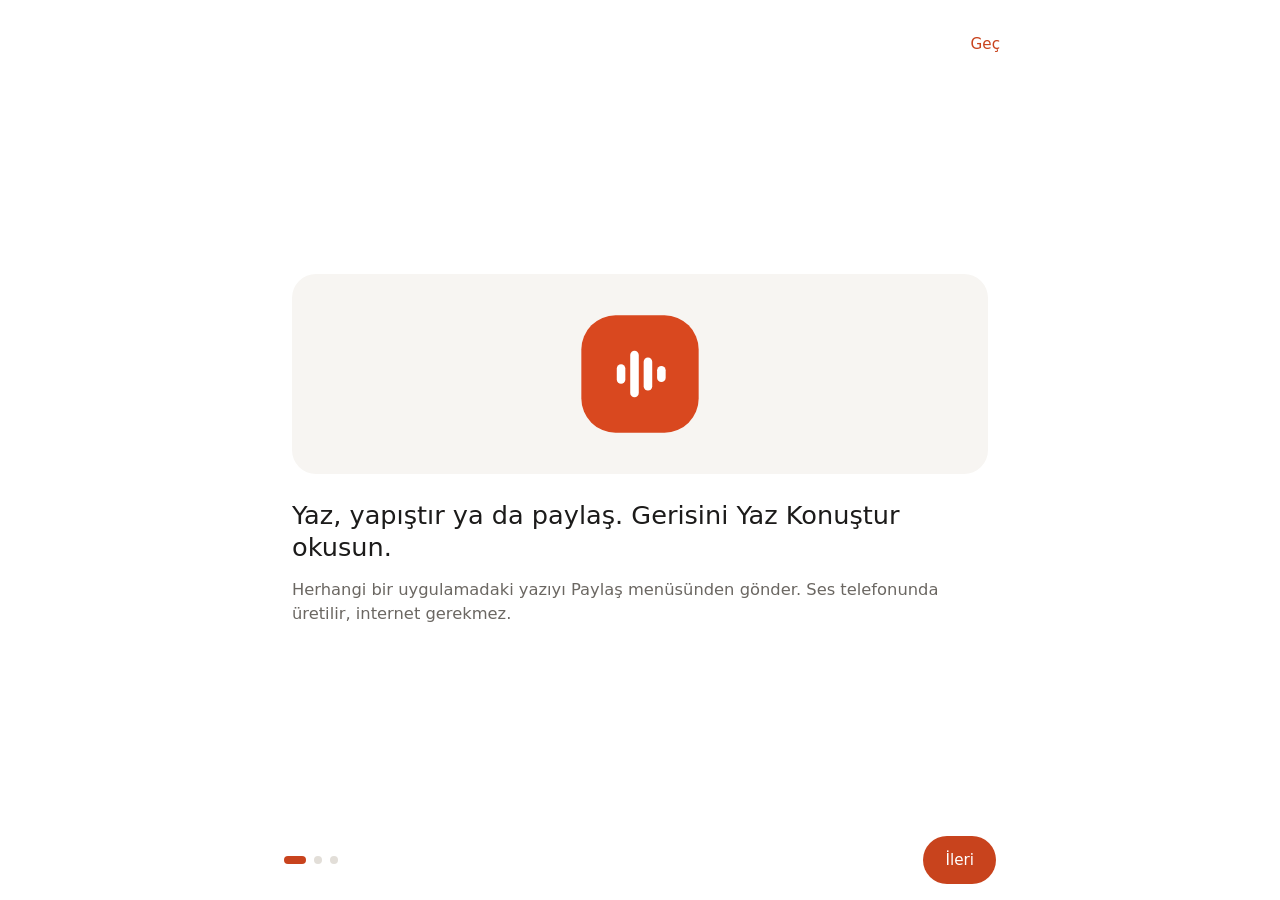
==== commit 9184f016: "Arayüzü sadeleştir, ilk açılış tanıtımı, deneme hakları ve lisans ekranı Co-Authored-By: Claude Opus" ====
--- a/app/src/main/assets/www/index.html
+++ b/app/src/main/assets/www/index.html
@@ -3,283 +3,283 @@
 <head>
 <meta charset="utf-8">
 <meta name="viewport" content="width=device-width, initial-scale=1, viewport-fit=cover">
-<meta name="theme-color" content="#D9481F">
+<meta name="theme-color" content="#F7F5F2">
 <title>Yaz Konuştur</title>
 <style>
+/* Uygulama sürümü: arayüz Android'in kendi yazı tipini kullanır; okuma alanı okunaklılık için Atkinson Hyperlegible. */
 /* Uygulama sürümü: yazı tipleri, model ve kütüphaneler uygulamanın içinde, internet gerekmez. */
 @font-face{font-family:"Atkinson Hyperlegible";font-weight:400;font-style:normal;font-display:swap;src:url(fonts/atkinson-hyperlegible-latin-400-normal.woff2) format("woff2");unicode-range:U+0000-00FF,U+0131,U+0152-0153,U+02BB-02BC,U+02C6,U+02DA,U+02DC,U+0304,U+0308,U+0329,U+2000-206F,U+20AC,U+2122,U+2191,U+2193,U+2212,U+2215,U+FEFF,U+FFFD}
 @font-face{font-family:"Atkinson Hyperlegible";font-weight:400;font-style:normal;font-display:swap;src:url(fonts/atkinson-hyperlegible-latin-ext-400-normal.woff2) format("woff2");unicode-range:U+0100-0130,U+0132-02BA,U+02BD-02C5,U+02C7-02CC,U+02CE-02D7,U+02DD-02FF,U+1E00-1EFF,U+20A0-20AB,U+20AD-20C0,U+2C60-2C7F,U+A720-A7FF}
 @font-face{font-family:"Atkinson Hyperlegible";font-weight:700;font-style:normal;font-display:swap;src:url(fonts/atkinson-hyperlegible-latin-700-normal.woff2) format("woff2");unicode-range:U+0000-00FF,U+0131,U+0152-0153,U+02BB-02BC,U+02C6,U+02DA,U+02DC,U+0304,U+0308,U+0329,U+2000-206F,U+20AC,U+2122,U+2191,U+2193,U+2212,U+2215,U+FEFF,U+FFFD}
 @font-face{font-family:"Atkinson Hyperlegible";font-weight:700;font-style:normal;font-display:swap;src:url(fonts/atkinson-hyperlegible-latin-ext-700-normal.woff2) format("woff2");unicode-range:U+0100-0130,U+0132-02BA,U+02BD-02C5,U+02C7-02CC,U+02CE-02D7,U+02DD-02FF,U+1E00-1EFF,U+20A0-20AB,U+20AD-20C0,U+2C60-2C7F,U+A720-A7FF}
 @font-face{font-family:"Atkinson Hyperlegible";font-weight:400;font-style:italic;font-display:swap;src:url(fonts/atkinson-hyperlegible-latin-400-italic.woff2) format("woff2");unicode-range:U+0000-00FF,U+0131,U+0152-0153,U+02BB-02BC,U+02C6,U+02DA,U+02DC,U+0304,U+0308,U+0329,U+2000-206F,U+20AC,U+2122,U+2191,U+2193,U+2212,U+2215,U+FEFF,U+FFFD}
-@font-face{font-family:"Atkinson Hyperlegible";font-weight:400;font-style:italic;font-display:swap;src:url(fonts/atkinson-hyperlegible-latin-ext-400-italic.woff2) format("woff2");unicode-range:U+0100-0130,U+0132-02BA,U+02BD-02C5,U+02C7-02CC,U+02CE-02D7,U+02DD-02FF,U+1E00-1EFF,U+20A0-20AB,U+20AD-20C0,U+2C60-2C7F,U+A720-A7FF}
-@font-face{font-family:"Bricolage Grotesque";font-weight:600;font-display:swap;src:url(fonts/bricolage-grotesque-latin-600-normal.woff2) format("woff2");unicode-range:U+0000-00FF,U+0131,U+0152-0153,U+02BB-02BC,U+02C6,U+02DA,U+02DC,U+0304,U+0308,U+0329,U+2000-206F,U+20AC,U+2122,U+2191,U+2193,U+2212,U+2215,U+FEFF,U+FFFD}
-@font-face{font-family:"Bricolage Grotesque";font-weight:600;font-display:swap;src:url(fonts/bricolage-grotesque-latin-ext-600-normal.woff2) format("woff2");unicode-range:U+0100-0130,U+0132-02BA,U+02BD-02C5,U+02C7-02CC,U+02CE-02D7,U+02DD-02FF,U+1E00-1EFF,U+20A0-20AB,U+20AD-20C0,U+2C60-2C7F,U+A720-A7FF}
-@font-face{font-family:"Bricolage Grotesque";font-weight:800;font-display:swap;src:url(fonts/bricolage-grotesque-latin-800-normal.woff2) format("woff2");unicode-range:U+0000-00FF,U+0131,U+0152-0153,U+02BB-02BC,U+02C6,U+02DA,U+02DC,U+0304,U+0308,U+0329,U+2000-206F,U+20AC,U+2122,U+2191,U+2193,U+2212,U+2215,U+FEFF,U+FFFD}
-@font-face{font-family:"Bricolage Grotesque";font-weight:800;font-display:swap;src:url(fonts/bricolage-grotesque-latin-ext-800-normal.woff2) format("woff2");unicode-range:U+0100-0130,U+0132-02BA,U+02BD-02C5,U+02C7-02CC,U+02CE-02D7,U+02DD-02FF,U+1E00-1EFF,U+20A0-20AB,U+20AD-20C0,U+2C60-2C7F,U+A720-A7FF}
-
-/* Layout: tek ekran uygulama. Üstte başlık, ortada kaydırılan metin/okuma alanı, altta sabit kontrol paneli. */
+
+/* Düzen: üstte uygulama çubuğu, ortada metin, altta oynatıcı. Android uygulamalarının alışılmış kalıbı. */
 :root{
-  --bg:#ECEFF4; --surface:#FFFFFF; --ink:#141B26; --muted:#5A6577; --line:#D3D9E3;
-  --accent:#D9481F; --accent-ink:#FFFFFF; --hl:#FFE2D4; --hl-ink:#5C1B06; --done:#8A94A6; --gold:#B7791F;
-  --shadow:0 10px 30px -12px rgba(20,27,38,.25);
-  --f-display:"Bricolage Grotesque", ui-sans-serif, system-ui, sans-serif;
-  --f-body:"Atkinson Hyperlegible", ui-sans-serif, system-ui, -apple-system, "Segoe UI", Roboto, sans-serif;
-  --read-size:1.12rem;
+  --bg:#F7F5F2; --surface:#FFFFFF; --surface2:#EFECE7; --ink:#1C1B1A; --muted:#6B6762; --line:#E2DED8;
+  --accent:#C8431D; --accent-ink:#FFFFFF; --accent-soft:#F8E3DA; --hl:#FBE3D6; --hl-ink:#5A1C07; --done:#9A958F; --gold:#9A6A12;
+  --ui:system-ui, "Roboto", "Segoe UI", sans-serif;
+  --read:"Atkinson Hyperlegible", system-ui, "Roboto", sans-serif;
+  --read-size:1.15rem;
 }
 @media (prefers-color-scheme: dark){:root:not([data-theme="light"]){
-  --bg:#0E131A; --surface:#161D27; --ink:#E7EBF1; --muted:#93A0B3; --line:#263142;
-  --accent:#FF7447; --accent-ink:#1A0A03; --hl:#3B2016; --hl-ink:#FFD9C9; --done:#5F6B7E; --gold:#F2B84B;
-  --shadow:0 10px 30px -12px rgba(0,0,0,.6); color-scheme:dark;
+  --bg:#141312; --surface:#1C1B1A; --surface2:#262422; --ink:#ECE8E3; --muted:#A39E98; --line:#33302D;
+  --accent:#F07A52; --accent-ink:#1E0B04; --accent-soft:#3A2219; --hl:#43271B; --hl-ink:#FFDCCB; --done:#6E6964; --gold:#E2B456;
+  color-scheme:dark;
 }}
 :root[data-theme="dark"]{
-  --bg:#0E131A; --surface:#161D27; --ink:#E7EBF1; --muted:#93A0B3; --line:#263142;
-  --accent:#FF7447; --accent-ink:#1A0A03; --hl:#3B2016; --hl-ink:#FFD9C9; --done:#5F6B7E; --gold:#F2B84B;
-  --shadow:0 10px 30px -12px rgba(0,0,0,.6); color-scheme:dark;
+  --bg:#141312; --surface:#1C1B1A; --surface2:#262422; --ink:#ECE8E3; --muted:#A39E98; --line:#33302D;
+  --accent:#F07A52; --accent-ink:#1E0B04; --accent-soft:#3A2219; --hl:#43271B; --hl-ink:#FFDCCB; --done:#6E6964; --gold:#E2B456;
+  color-scheme:dark;
 }
 *{box-sizing:border-box}
 [hidden]{display:none!important}
-body{margin:0}
-html,body{height:100%}
-body{background:var(--bg);color:var(--ink);font-family:var(--f-body);font-size:16px;line-height:1.5;-webkit-tap-highlight-color:transparent;overscroll-behavior:none}
+html,body{height:100%;margin:0}
+body{background:var(--surface);color:var(--ink);font-family:var(--ui);font-size:16px;line-height:1.45;-webkit-tap-highlight-color:transparent;overscroll-behavior:none;user-select:none}
+textarea,#reader{user-select:text}
 button,select,input,textarea{font:inherit;color:inherit}
-button{cursor:pointer}
+button{cursor:pointer;background:none;border:0;padding:0}
 :focus-visible{outline:2px solid var(--accent);outline-offset:2px}
+svg{display:block}
 
 .app{height:100%;display:flex;flex-direction:column;max-width:760px;margin:0 auto}
 .pad{padding-left:max(16px, env(safe-area-inset-left, 0px));padding-right:max(16px, env(safe-area-inset-right, 0px))}
 
-header{display:flex;align-items:center;gap:10px;padding-block:14px 10px}
-.brand{display:flex;align-items:center;gap:10px;min-width:0;flex:1}
-.mark{width:34px;height:34px;border-radius:10px;background:var(--accent);display:grid;place-items:center;flex:none}
-.mark i{display:block;width:3px;border-radius:2px;background:var(--accent-ink);margin:0 1.5px}
-.mark span{display:flex;align-items:center;height:18px}
-h1{font-family:var(--f-display);font-weight:800;font-size:1.35rem;letter-spacing:-.02em;margin:0;line-height:1;display:flex;align-items:center;gap:6px}
-.pro-tag{font-family:var(--f-body);font-size:.62rem;font-weight:700;letter-spacing:.08em;background:var(--gold);color:#fff;border-radius:6px;padding:2px 6px}
-.badge{font-size:.72rem;letter-spacing:.06em;text-transform:uppercase;color:var(--muted);margin-top:3px;display:flex;align-items:center;gap:5px;white-space:nowrap;overflow:hidden;text-overflow:ellipsis}
-.badge::before{content:"";width:7px;height:7px;border-radius:50%;background:#2FA36B;flex:none}
-.iconbtn{width:42px;height:42px;border-radius:12px;border:1px solid var(--line);background:var(--surface);display:grid;place-items:center;flex:none}
-.iconbtn svg{width:20px;height:20px}
-
-main{flex:1;min-height:0;display:flex;flex-direction:column;gap:10px;padding-block:4px 10px}
-.toolbar{display:flex;gap:8px;align-items:center;overflow-x:auto;scrollbar-width:none;margin-inline:-16px;padding-inline:16px}
-.toolbar::-webkit-scrollbar{display:none}
-.chip{flex:none;border:1px solid var(--line);background:var(--surface);border-radius:999px;padding:7px 13px;font-size:.88rem;display:inline-flex;align-items:center;gap:6px;white-space:nowrap}
-.chip svg{width:16px;height:16px}
-.chip.on{background:var(--ink);color:var(--bg);border-color:var(--ink)}
-.subbar{display:flex;align-items:center;gap:8px;font-size:.8rem;color:var(--muted);min-height:1.2em}
-.subbar .title{flex:1;min-width:0;white-space:nowrap;overflow:hidden;text-overflow:ellipsis}
-.count{font-variant-numeric:tabular-nums;flex:none}
-
-.sheet{flex:1;min-height:0;background:var(--surface);border:1px solid var(--line);border-radius:18px;position:relative;overflow:hidden}
-textarea#text{width:100%;height:100%;border:0;resize:none;background:transparent;padding:18px;font-size:1.08rem;line-height:1.65;outline:none}
+/* Uygulama çubuğu */
+.bar-top{display:flex;align-items:center;gap:4px;height:60px;padding-left:16px;padding-right:4px;border-bottom:1px solid transparent}
+.bar-top.scrolled{border-bottom-color:var(--line)}
+.ttl{flex:1;min-width:0}
+.ttl h1{font-size:1.3rem;font-weight:500;margin:0;line-height:1.2;white-space:nowrap;overflow:hidden;text-overflow:ellipsis}
+.ttl small{display:block;color:var(--muted);font-size:.8rem;white-space:nowrap;overflow:hidden;text-overflow:ellipsis}
+.ib{width:48px;height:48px;border-radius:50%;display:grid;place-items:center;color:var(--ink);flex:none}
+.ib:active{background:var(--surface2)}
+.ib svg{width:24px;height:24px}
+
+/* Metin */
+main{flex:1;min-height:0;position:relative}
+textarea#text{position:absolute;inset:0;width:100%;height:100%;border:0;resize:none;background:transparent;padding:8px 20px 24px;font-family:var(--read);font-size:var(--read-size);line-height:1.65;outline:none}
 textarea#text::placeholder{color:var(--muted)}
-#reader{height:100%;overflow-y:auto;padding:18px 18px 40px;font-size:var(--read-size);line-height:1.75;overscroll-behavior:contain}
-#reader p{margin:0 0 .9em;max-width:65ch}
-.s{border-radius:6px;padding:1px 2px;margin:0 -2px;transition:background .2s,color .2s;cursor:pointer;-webkit-box-decoration-break:clone;box-decoration-break:clone}
+#reader{position:absolute;inset:0;overflow-y:auto;padding:8px 20px 48px;font-family:var(--read);font-size:var(--read-size);line-height:1.8;overscroll-behavior:contain}
+#reader p{margin:0 0 1em;max-width:65ch}
+.s{border-radius:4px;padding:2px 1px;margin:0 -1px;transition:background .15s,color .15s;cursor:pointer;-webkit-box-decoration-break:clone;box-decoration-break:clone}
 .s.past{color:var(--done)}
 .s.cur{background:var(--hl);color:var(--hl-ink)}
-.example{position:absolute;right:12px;top:10px;font-size:.7rem;letter-spacing:.08em;text-transform:uppercase;color:var(--muted);background:var(--bg);padding:3px 8px;border-radius:6px}
-
-.notice{font-size:.85rem;background:var(--hl);color:var(--hl-ink);border-radius:12px;padding:10px 12px}
-
-/* Kontrol paneli */
-.dock{background:var(--surface);border-top:1px solid var(--line);padding-block:12px calc(14px + env(safe-area-inset-bottom, 0px));display:flex;flex-direction:column;gap:12px;box-shadow:var(--shadow)}
-@media (min-width:760px){.dock{border:1px solid var(--line);border-radius:20px 20px 0 0}}
-.prog{display:flex;flex-direction:column;gap:6px}
-.bar{height:6px;border-radius:3px;background:var(--line);overflow:hidden}
-.bar i{display:block;height:100%;width:0;background:var(--accent);transition:width .3s}
-.meta{display:flex;justify-content:space-between;gap:8px;font-size:.8rem;color:var(--muted);font-variant-numeric:tabular-nums}
-.meta .sleep{color:var(--accent);font-weight:700}
-.transport{display:flex;align-items:center;justify-content:center;gap:14px}
-.tbtn{width:52px;height:52px;border-radius:50%;border:1px solid var(--line);background:transparent;display:grid;place-items:center;position:relative}
-.tbtn svg{width:22px;height:22px}
-.tbtn.on{border-color:var(--accent);color:var(--accent)}
-.play{width:72px;height:72px;border-radius:50%;border:0;background:var(--accent);color:var(--accent-ink);display:grid;place-items:center;box-shadow:0 8px 20px -8px var(--accent)}
-.play svg{width:30px;height:30px}
-.play .eq{display:none;align-items:flex-end;gap:3px;height:22px}
-.play .eq i{width:4px;border-radius:2px;background:currentColor;animation:eq 1s ease-in-out infinite}
-.play .eq i:nth-child(2){animation-delay:-.3s}.play .eq i:nth-child(3){animation-delay:-.6s}.play .eq i:nth-child(4){animation-delay:-.15s}
-@keyframes eq{0%,100%{height:6px}50%{height:22px}}
-.speed{display:flex;align-items:center;gap:10px}
-.speed label{font-size:.75rem;letter-spacing:.08em;text-transform:uppercase;color:var(--muted);flex:none}
-.rates{display:flex;gap:6px;overflow-x:auto;scrollbar-width:none;flex:1;min-width:0}
-.rates::-webkit-scrollbar{display:none}
-.rate{flex:none;border:1px solid var(--line);background:transparent;border-radius:10px;padding:7px 10px;font-variant-numeric:tabular-nums;font-size:.92rem;font-weight:700}
-.rate.on{background:var(--accent);border-color:var(--accent);color:var(--accent-ink)}
-.rateval{font-family:var(--f-display);font-weight:800;font-size:1.25rem;min-width:3.4ch;text-align:right;font-variant-numeric:tabular-nums;flex:none}
-
-/* Alt sayfalar */
-.overlay{position:fixed;inset:0;background:rgba(10,14,20,.45);z-index:20;display:flex;align-items:flex-end;justify-content:center}
-.panel{background:var(--surface);width:100%;max-width:760px;max-height:88%;overflow-y:auto;border-radius:22px 22px 0 0;padding-block:8px calc(22px + env(safe-area-inset-bottom, 0px));display:flex;flex-direction:column;gap:18px}
-.grab{width:42px;height:5px;border-radius:3px;background:var(--line);margin:4px auto 0}
-.panel h2{font-family:var(--f-display);font-weight:800;font-size:1.2rem;margin:0;letter-spacing:-.01em}
-.panel h3{font-size:.75rem;letter-spacing:.08em;text-transform:uppercase;color:var(--muted);margin:6px 0 -8px;font-weight:700}
-.field{display:flex;flex-direction:column;gap:8px}
-.field > span{font-size:.75rem;letter-spacing:.08em;text-transform:uppercase;color:var(--muted)}
-.field small,.hint{color:var(--muted);font-size:.82rem}
-select,input[type=number],input[type=url]{width:100%;padding:12px;border-radius:12px;border:1px solid var(--line);background:var(--bg)}
-input[type=range]{width:100%;accent-color:var(--accent)}
-.row{display:flex;align-items:center;justify-content:space-between;gap:12px}
-.row small{color:var(--muted);display:block;font-size:.82rem}
-.switch{position:relative;width:48px;height:28px;flex:none}
+.editfoot{position:absolute;right:16px;bottom:10px;font-size:.78rem;color:var(--muted);background:var(--surface);padding:2px 6px;border-radius:6px;pointer-events:none}
+.notice{margin:0 16px 8px;font-size:.88rem;background:var(--accent-soft);color:var(--hl-ink);border-radius:12px;padding:10px 12px}
+
+/* Boş durum */
+.empty{position:absolute;inset:0;display:flex;flex-direction:column;justify-content:center;gap:12px;padding:24px 28px;overflow-y:auto}
+.empty h2{font-size:1.25rem;font-weight:500;margin:0}
+.empty p{margin:0;color:var(--muted)}
+.empty .acts{display:flex;flex-direction:column;gap:10px;margin-top:8px}
+.btn{display:inline-flex;align-items:center;justify-content:center;gap:8px;border-radius:999px;height:48px;padding:0 22px;font-weight:500;font-size:.95rem;background:var(--accent);color:var(--accent-ink)}
+.btn svg{width:20px;height:20px}
+.btn.tonal{background:var(--surface2);color:var(--ink)}
+.btn.text{background:transparent;color:var(--accent);height:40px;padding:0 12px}
+.btn[disabled]{opacity:.45}
+
+/* Oynatıcı */
+.player{background:var(--bg);border-top:1px solid var(--line);padding:6px 8px calc(10px + env(safe-area-inset-bottom, 0px))}
+.seek{position:relative;height:24px;margin:0 8px;cursor:pointer;touch-action:none}
+.seek .trk{position:absolute;left:0;right:0;top:10px;height:4px;border-radius:2px;background:var(--line)}
+.seek .trk i{display:block;height:100%;border-radius:2px;background:var(--accent);width:0}
+.seek .knob{position:absolute;top:5px;width:14px;height:14px;margin-left:-7px;border-radius:50%;background:var(--accent);left:0}
+.times{display:flex;justify-content:space-between;gap:8px;margin:0 8px;font-size:.78rem;color:var(--muted);font-variant-numeric:tabular-nums}
+.times .sleep{color:var(--accent)}
+.ctrls{display:flex;align-items:center;justify-content:space-between;margin-top:4px}
+.ctrls .side{width:64px;height:48px;display:grid;place-items:center;border-radius:24px;font-size:.95rem;font-weight:500;font-variant-numeric:tabular-nums;color:var(--ink)}
+.ctrls .side:active{background:var(--surface2)}
+.ctrls .side svg{width:24px;height:24px}
+.ctrls .side.on{color:var(--accent)}
+.play{width:64px;height:64px;border-radius:50%;background:var(--accent);color:var(--accent-ink);display:grid;place-items:center}
+.play svg{width:32px;height:32px}
+.play:active{filter:brightness(.92)}
+
+/* Alt sayfalar ve tam ekran sayfa */
+.overlay{position:fixed;inset:0;background:rgba(0,0,0,.4);z-index:27;display:flex;align-items:flex-end;justify-content:center}
+.panel{background:var(--surface);width:100%;max-width:640px;max-height:90%;overflow-y:auto;border-radius:28px 28px 0 0;padding:8px 0 calc(20px + env(safe-area-inset-bottom, 0px))}
+.panel .grab{width:32px;height:4px;border-radius:2px;background:var(--muted);opacity:.4;margin:8px auto 8px}
+.panel h2{font-size:1.35rem;font-weight:400;margin:4px 24px 12px}
+.panel .body{padding:0 24px;display:flex;flex-direction:column;gap:12px}
+.page{position:fixed;inset:0;z-index:25;background:var(--surface);display:flex;flex-direction:column;max-width:760px;margin:0 auto}
+.page .scroll{flex:1;overflow-y:auto;padding-bottom:calc(24px + env(safe-area-inset-bottom, 0px))}
+.sec{font-size:.85rem;font-weight:500;color:var(--accent);margin:20px 16px 4px}
+.li{display:flex;align-items:center;gap:16px;width:100%;min-height:56px;padding:10px 16px;text-align:left}
+.li:active{background:var(--surface2)}
+.li .ic{width:24px;height:24px;color:var(--muted);flex:none}
+.li .tx{flex:1;min-width:0}
+.li .tx b{display:block;font-weight:400;font-size:1rem}
+.li .tx small{display:block;color:var(--muted);font-size:.85rem;line-height:1.35}
+.li .end{color:var(--muted);font-size:.9rem;flex:none}
+.li .lock{font-size:.72rem;font-weight:500;color:var(--gold);border:1px solid currentColor;border-radius:6px;padding:1px 6px;flex:none}
+.li.cur .tx b{color:var(--accent)}
+.blk{padding:6px 16px 10px}
+.blk > b{display:block;font-weight:400;margin-bottom:6px}
+.blk small{display:block;color:var(--muted);font-size:.85rem}
+select,input[type=url]{width:100%;height:52px;padding:0 14px;border-radius:8px;border:1px solid var(--line);background:var(--surface)}
+input[type=range]{width:100%;accent-color:var(--accent);margin:6px 0}
+.switch{position:relative;width:52px;height:32px;flex:none}
 .switch input{position:absolute;opacity:0;inset:0;margin:0;cursor:pointer;z-index:1}
-.switch b{position:absolute;inset:0;border-radius:14px;background:var(--line);transition:background .2s}
-.switch b::after{content:"";position:absolute;left:3px;top:3px;width:22px;height:22px;border-radius:50%;background:var(--surface);transition:transform .2s;box-shadow:0 1px 3px rgba(0,0,0,.3)}
-.switch input:checked + b{background:var(--accent)}
-.switch input:checked + b::after{transform:translateX(20px)}
-.switch input:focus-visible + b{outline:2px solid var(--accent);outline-offset:2px}
-.seg{display:flex;border:1px solid var(--line);border-radius:12px;overflow:hidden}
-.seg button{flex:1;border:0;background:transparent;padding:10px 6px;font-size:.9rem}
-.seg button.on{background:var(--ink);color:var(--bg)}
-.btn{border:0;border-radius:12px;padding:12px 16px;background:var(--ink);color:var(--bg);font-weight:700}
-.btn.accent{background:var(--accent);color:var(--accent-ink)}
-.btn.ghost{background:transparent;color:var(--ink);border:1px solid var(--line)}
-.btn[disabled]{opacity:.5}
-.help{font-size:.9rem;color:var(--muted);border-top:1px solid var(--line);padding-top:14px}
-.help h4{font-size:.95rem;color:var(--ink);margin:0 0 6px}
-.help ol{margin:0;padding-left:1.2em}
-.help li{margin-bottom:4px}
-.list{display:flex;flex-direction:column;gap:8px}
-.item{display:flex;align-items:center;gap:12px;border:1px solid var(--line);border-radius:14px;padding:12px;background:var(--bg);text-align:left;width:100%}
-.item .ic{width:40px;height:40px;border-radius:12px;background:var(--surface);display:grid;place-items:center;flex:none;color:var(--accent)}
-.item .ic svg{width:20px;height:20px}
-.item .tx{flex:1;min-width:0}
-.item .tx b{display:block;white-space:nowrap;overflow:hidden;text-overflow:ellipsis}
-.item .tx small{color:var(--muted);font-size:.82rem;display:block}
-.item .lock{font-size:.65rem;font-weight:700;letter-spacing:.08em;background:var(--gold);color:#fff;border-radius:6px;padding:2px 6px;flex:none}
-.item .del{border:0;background:transparent;color:var(--muted);width:36px;height:36px;border-radius:10px;flex:none}
-.item.cur{border-color:var(--accent)}
-.mini{height:4px;border-radius:2px;background:var(--line);overflow:hidden;margin-top:6px}
+.switch b{position:absolute;inset:0;border-radius:16px;background:var(--surface2);border:2px solid var(--muted);transition:background .15s}
+.switch b::after{content:"";position:absolute;left:6px;top:6px;width:16px;height:16px;border-radius:50%;background:var(--muted);transition:all .15s}
+.switch input:checked + b{background:var(--accent);border-color:var(--accent)}
+.switch input:checked + b::after{left:22px;top:2px;width:24px;height:24px;background:var(--accent-ink)}
+.seg{display:flex;border:1px solid var(--muted);border-radius:20px;overflow:hidden;height:40px}
+.seg button{flex:1;font-size:.88rem;border-left:1px solid var(--muted)}
+.seg button:first-child{border-left:0}
+.seg button.on{background:var(--accent-soft);color:var(--hl-ink);font-weight:500}
+.rates{display:flex;flex-wrap:wrap;gap:8px}
+.rate{height:36px;padding:0 14px;border-radius:8px;border:1px solid var(--line);font-size:.92rem;font-variant-numeric:tabular-nums}
+.rate.on{background:var(--accent-soft);border-color:transparent;color:var(--hl-ink);font-weight:500}
+.hint{color:var(--muted);font-size:.88rem;margin:0}
+.mini{height:3px;border-radius:2px;background:var(--line);overflow:hidden;margin-top:6px}
 .mini i{display:block;height:100%;background:var(--accent)}
-.perks{margin:0;padding:0;list-style:none;display:flex;flex-direction:column;gap:10px}
-.perks li{display:flex;gap:10px;align-items:flex-start}
-.perks li::before{content:"✓";color:var(--accent);font-weight:700;flex:none;width:1.2em}
-.perks small{display:block;color:var(--muted);font-size:.82rem}
-.price{font-family:var(--f-display);font-weight:800;font-size:1.6rem}
-.toast{position:fixed;left:50%;bottom:calc(210px + env(safe-area-inset-bottom, 0px));transform:translateX(-50%);background:var(--ink);color:var(--bg);padding:9px 14px;border-radius:10px;font-size:.88rem;z-index:40;max-width:calc(100% - 32px);text-align:center}
-.foot{font-size:.78rem;color:var(--muted);text-align:center}
-.foot a{color:inherit}
+.progress{height:4px;border-radius:2px;background:var(--line);overflow:hidden}
+.progress i{display:block;height:100%;width:0;background:var(--accent);transition:width .3s}
+.perks{margin:0;padding:0;list-style:none;display:flex;flex-direction:column;gap:14px}
+.perks li{display:flex;gap:14px;align-items:flex-start}
+.perks li svg{width:22px;height:22px;color:var(--accent);flex:none;margin-top:1px}
+.perks small{display:block;color:var(--muted);font-size:.86rem}
+.price{font-size:1.6rem;font-weight:500}
+.lic{font-family:ui-monospace,monospace;font-size:.72rem;white-space:pre-wrap;background:var(--surface2);border-radius:8px;padding:10px;max-height:240px;overflow:auto;user-select:text}
+.licItem{display:flex;flex-direction:column;gap:6px;padding:12px 0;border-top:1px solid var(--line)}
+.licItem small{display:block;color:var(--muted);font-size:.84rem}
+.licBtns{display:flex;gap:4px;margin-left:-12px}
+.intro .bigStar svg{width:96px;height:96px;color:var(--accent)}
+.toast{position:fixed;left:50%;bottom:calc(150px + env(safe-area-inset-bottom, 0px));transform:translateX(-50%);background:var(--ink);color:var(--surface);padding:12px 16px;border-radius:6px;font-size:.9rem;z-index:40;max-width:calc(100% - 32px);box-shadow:0 2px 8px rgba(0,0,0,.25)}
+
+/* İlk açılış tanıtımı */
+.intro{position:fixed;inset:0;z-index:30;background:var(--surface);display:flex;flex-direction:column;max-width:760px;margin:0 auto;padding:max(24px, env(safe-area-inset-top, 0px)) 0 calc(16px + env(safe-area-inset-bottom, 0px))}
+.intro .skip{align-self:flex-end;margin-right:8px}
+.intro .slide{flex:1;display:flex;flex-direction:column;justify-content:center;gap:14px;padding:0 32px}
+.intro .art{height:200px;border-radius:24px;background:var(--bg);display:grid;place-items:center;margin-bottom:12px;overflow:hidden}
+.intro h2{font-size:1.6rem;font-weight:500;margin:0;line-height:1.25}
+.intro p{margin:0;color:var(--muted);font-size:1.02rem}
+.intro .nav{display:flex;align-items:center;justify-content:space-between;padding:0 24px}
+.dots{display:flex;gap:8px}
+.dots i{width:8px;height:8px;border-radius:50%;background:var(--line)}
+.dots i.on{background:var(--accent);width:22px;border-radius:4px}
 @media (prefers-reduced-motion: reduce){*{transition:none!important;animation:none!important}}
 </style>
 </head>
 <body>
 
 <div class="app">
-  <header class="pad">
-    <div class="brand">
-      <div class="mark" aria-hidden="true"><span><i style="height:8px"></i><i style="height:16px"></i><i style="height:11px"></i><i style="height:5px"></i></span></div>
-      <div style="min-width:0">
-        <h1>Yaz Konuştur <span class="pro-tag" id="proTag" hidden>PRO</span></h1>
-        <div class="badge">Yapay zekâ sesi · cihazda · metin dışarı gitmez</div>
+  <header class="bar-top" id="topbar">
+    <div class="ttl"><h1 id="docTitle">Yaz Konuştur</h1><small id="count"></small></div>
+    <button class="ib" id="editBtn" aria-label="Metni düzenle"><svg viewBox="0 0 24 24" fill="currentColor"><path d="M3 17.25V21h3.75L17.81 9.94l-3.75-3.75zM20.71 7.04a1 1 0 0 0 0-1.41l-2.34-2.34a1 1 0 0 0-1.41 0l-1.83 1.83 3.75 3.75z"/></svg></button>
+    <button class="ib" id="addBtn" aria-label="Metin ekle"><svg viewBox="0 0 24 24" fill="currentColor"><path d="M19 13h-6v6h-2v-6H5v-2h6V5h2v6h6z"/></svg></button>
+    <button class="ib" id="openLib" aria-label="Kitaplık"><svg viewBox="0 0 24 24" fill="currentColor"><path d="M4 6H2v14a2 2 0 0 0 2 2h14v-2H4zm16-4H8a2 2 0 0 0-2 2v12a2 2 0 0 0 2 2h12a2 2 0 0 0 2-2V4a2 2 0 0 0-2-2m-1 9H9V9h10zm-4 4H9v-2h6zm4-8H9V5h10z"/></svg></button>
+    <button class="ib" id="menuBtn" aria-label="Diğer seçenekler"><svg viewBox="0 0 24 24" fill="currentColor"><circle cx="12" cy="5" r="2"/><circle cx="12" cy="12" r="2"/><circle cx="12" cy="19" r="2"/></svg></button>
+  </header>
+  <div class="notice" id="voiceNotice" hidden></div>
+
+  <main>
+    <textarea id="text" placeholder="Metni buraya yaz ya da yapıştır" spellcheck="false" hidden></textarea>
+    <span class="editfoot" id="editFoot" hidden></span>
+    <div id="reader" hidden></div>
+    <div class="empty" id="empty" hidden>
+      <h2>Ne dinlemek istersin?</h2>
+      <p>Bir metni yapıştır ya da başka bir uygulamada yazıyı seçip <b>Paylaş › Yaz Konuştur</b> de.</p>
+      <div class="acts">
+        <button class="btn" id="pasteBtn"><svg viewBox="0 0 24 24" fill="currentColor"><path d="M19 2h-4.18A3 3 0 0 0 12 0a3 3 0 0 0-2.82 2H5a2 2 0 0 0-2 2v16a2 2 0 0 0 2 2h14a2 2 0 0 0 2-2V4a2 2 0 0 0-2-2m-7 0a1 1 0 1 1 0 2 1 1 0 0 1 0-2m7 18H5V4h2v3h10V4h2z"/></svg>Panodan yapıştır</button>
+        <button class="btn tonal" id="importBtn">PDF ya da web sayfası aç</button>
+        <button class="btn text" id="typeBtn">Kendim yazacağım</button>
       </div>
     </div>
-    <button class="iconbtn" id="openLib" aria-label="Kitaplık">
-      <svg viewBox="0 0 24 24" fill="none" stroke="currentColor" stroke-width="2" stroke-linecap="round"><path d="M5 4v16M10 4v16M15 5l4 15"/></svg>
-    </button>
-    <button class="iconbtn" id="openSettings" aria-label="Ayarlar">
-      <svg viewBox="0 0 24 24" fill="none" stroke="currentColor" stroke-width="2" stroke-linecap="round"><path d="M4 6h10M18 6h2M4 12h4M12 12h8M4 18h12M20 18h0"/><circle cx="16" cy="6" r="2"/><circle cx="10" cy="12" r="2"/><circle cx="18" cy="18" r="2"/></svg>
-    </button>
-  </header>
-
-  <main class="pad">
-    <div class="toolbar">
-      <button class="chip on" id="modeEdit"><svg viewBox="0 0 24 24" fill="none" stroke="currentColor" stroke-width="2" stroke-linecap="round"><path d="M4 20h4L19 9l-4-4L4 16z"/></svg>Yaz</button>
-      <button class="chip" id="modeRead"><svg viewBox="0 0 24 24" fill="none" stroke="currentColor" stroke-width="2" stroke-linecap="round"><path d="M4 5h7a2 2 0 0 1 2 2v12a2 2 0 0 0-2-2H4zM20 5h-5a2 2 0 0 0-2 2"/><path d="M20 5v12h-5"/></svg>Oku</button>
-      <button class="chip" id="pasteBtn"><svg viewBox="0 0 24 24" fill="none" stroke="currentColor" stroke-width="2" stroke-linecap="round"><rect x="6" y="4" width="12" height="17" rx="2"/><path d="M9 4h6v3H9z"/></svg>Yapıştır</button>
-      <button class="chip" id="importBtn"><svg viewBox="0 0 24 24" fill="none" stroke="currentColor" stroke-width="2" stroke-linecap="round"><path d="M12 4v11M7 10l5 5 5-5M5 20h14"/></svg>PDF / Web</button>
-      <button class="chip" id="exportBtn"><svg viewBox="0 0 24 24" fill="none" stroke="currentColor" stroke-width="2" stroke-linecap="round"><path d="M9 18V6l10-2v12"/><circle cx="6" cy="18" r="3"/><circle cx="16" cy="16" r="3"/></svg>MP3</button>
-      <button class="chip" id="clearBtn"><svg viewBox="0 0 24 24" fill="none" stroke="currentColor" stroke-width="2" stroke-linecap="round"><path d="M5 7h14M10 7V4h4v3M7 7l1 13h8l1-13"/></svg>Temizle</button>
-    </div>
-    <div class="subbar"><span class="title" id="docTitle"></span><span class="count" id="count"></span></div>
-    <div class="notice" id="voiceNotice" hidden></div>
-    <div class="sheet">
-      <span class="example" id="exampleTag" hidden>Örnek metin</span>
-      <textarea id="text" placeholder="Seslendirmek istediğin metni buraya yapıştır…" spellcheck="false"></textarea>
-      <div id="reader" hidden></div>
-    </div>
   </main>
 
-  <section class="dock pad" aria-label="Oynatma">
-    <div class="prog">
-      <div class="bar"><i id="barFill"></i></div>
-      <div class="meta"><span id="posTxt">Hazır</span><span class="sleep" id="sleepTxt" hidden></span><span id="remTxt"></span></div>
-    </div>
-    <div class="transport">
-      <button class="tbtn" id="sleepBtn" aria-label="Uyku zamanlayıcı"><svg viewBox="0 0 24 24" fill="none" stroke="currentColor" stroke-width="2" stroke-linecap="round"><path d="M20 14.5A8 8 0 1 1 9.5 4a6.5 6.5 0 0 0 10.5 10.5z"/></svg></button>
-      <button class="tbtn" id="prevBtn" aria-label="Önceki cümle"><svg viewBox="0 0 24 24" fill="currentColor"><path d="M6 5h2v14H6zM20 5v14L9 12z"/></svg></button>
+  <section class="player" aria-label="Oynatıcı">
+    <div class="seek" id="seek" role="slider" aria-label="Okuma konumu"><div class="trk"><i id="barFill"></i></div><div class="knob" id="knob"></div></div>
+    <div class="times"><span id="posTxt"></span><span class="sleep" id="sleepTxt" hidden></span><span id="remTxt"></span></div>
+    <div class="ctrls">
+      <button class="side" id="speedBtn" aria-label="Hız ve ses tonu"><span id="rateVal">1×</span></button>
+      <button class="side" id="prevBtn" aria-label="Önceki cümle"><svg viewBox="0 0 24 24" fill="currentColor"><path d="M6 6h2v12H6zm3.5 6 8.5 6V6z"/></svg></button>
       <button class="play" id="playBtn" aria-label="Oynat">
         <svg id="icoPlay" viewBox="0 0 24 24" fill="currentColor"><path d="M8 5v14l11-7z"/></svg>
-        <span class="eq" id="icoEq"><i></i><i></i><i></i><i></i></span>
+        <svg id="icoPause" viewBox="0 0 24 24" fill="currentColor" style="display:none"><path d="M6 19h4V5H6zm8-14v14h4V5z"/></svg>
       </button>
-      <button class="tbtn" id="nextBtn" aria-label="Sonraki cümle"><svg viewBox="0 0 24 24" fill="currentColor"><path d="M16 5h2v14h-2zM4 5v14l11-7z"/></svg></button>
-      <button class="tbtn" id="stopBtn" aria-label="Durdur ve başa dön"><svg viewBox="0 0 24 24" fill="currentColor"><rect x="6" y="6" width="12" height="12" rx="2"/></svg></button>
-    </div>
-    <div class="speed">
-      <label for="rateRange">Hız</label>
-      <div class="rates" id="rates"></div>
-      <span class="rateval" id="rateVal">1×</span>
+      <button class="side" id="nextBtn" aria-label="Sonraki cümle"><svg viewBox="0 0 24 24" fill="currentColor"><path d="M6 18l8.5-6L6 6zM16 6v12h2V6z"/></svg></button>
+      <button class="side" id="sleepBtn" aria-label="Uyku zamanlayıcı"><svg viewBox="0 0 24 24" fill="currentColor"><path d="M12.34 2.02C6.59 1.82 2 6.42 2 12a10 10 0 0 0 10 10c3.71 0 6.93-2.02 8.66-5.02-7.51-.25-12.09-8.43-8.32-14.96"/></svg></button>
     </div>
   </section>
 </div>
 
-<!-- Ayarlar -->
-<div class="overlay" id="overlay" hidden>
-  <div class="panel pad" role="dialog" aria-modal="true" aria-labelledby="setTitle">
+<!-- Hız ve ses tonu -->
+<div class="overlay" id="tuneSheet" hidden>
+  <div class="panel" role="dialog" aria-modal="true" aria-labelledby="tuneTitle">
     <div class="grab"></div>
-    <div class="row"><h2 id="setTitle">Ayarlar</h2><button class="iconbtn" data-close aria-label="Kapat"><svg viewBox="0 0 24 24" fill="none" stroke="currentColor" stroke-width="2" stroke-linecap="round"><path d="M6 6l12 12M18 6L6 18"/></svg></button></div>
-
-    <button class="item" id="proCard" style="border-color:var(--gold)">
-      <span class="ic" style="color:var(--gold)"><svg viewBox="0 0 24 24" fill="currentColor"><path d="M12 3l2.6 5.6 6.1.7-4.5 4.2 1.2 6L12 16.6 6.6 19.5l1.2-6L3.3 9.3l6.1-.7z"/></svg></span>
-      <span class="tx"><b id="proCardTitle">Yaz Konuştur Pro</b><small id="proCardSub">PDF, web sayfası, MP3 kaydı ve kitaplık. Tek seferlik.</small></span>
+    <h2 id="tuneTitle">Hız ve ses tonu</h2>
+    <div class="body">
+      <div class="rates" id="rates"></div>
+      <div><input type="range" id="rateRange" min="0.5" max="3" step="0.05" value="1" aria-label="Hız ince ayar"><small class="hint">İnce ayar: <span id="rateFine">1,00×</span></small></div>
+      <div id="toneField">
+        <b style="font-weight:400;display:block;margin:6px 0 8px">Ses tonu: <span id="toneVal">Normal</span></b>
+        <div class="seg" id="toneSeg"><button data-v="0.84">Çok kalın</button><button data-v="0.92">Kalın</button><button data-v="1">Normal</button><button data-v="1.08">İnce</button></div>
+        <input type="range" id="tone" min="0.78" max="1.2" step="0.02" value="1" aria-label="Ses tonu ince ayar">
+        <p class="hint">Sesi kalınlaştırır ya da inceltir. Okuma hızı değişmez.</p>
+      </div>
+    </div>
+  </div>
+</div>
+
+<!-- Ayarlar (tam ekran) -->
+<div class="page" id="overlay" hidden role="dialog" aria-modal="true" aria-labelledby="setTitle">
+  <header class="bar-top"><button class="ib" data-close aria-label="Geri"><svg viewBox="0 0 24 24" fill="currentColor"><path d="M20 11H7.83l5.59-5.59L12 4l-8 8 8 8 1.41-1.41L7.83 13H20z"/></svg></button><div class="ttl"><h1 id="setTitle">Ayarlar</h1></div></header>
+  <div class="scroll">
+    <button class="li" id="proCard">
+      <svg class="ic" viewBox="0 0 24 24" fill="currentColor" style="color:var(--gold)"><path d="M12 17.27 18.18 21l-1.64-7.03L22 9.24l-7.19-.61L12 2 9.19 8.63 2 9.24l5.46 4.73L5.82 21z"/></svg>
+      <span class="tx"><b id="proCardTitle">Yaz Konuştur Pro</b><small id="proCardSub">PDF, web sayfası, MP3 kaydı ve kitaplık</small></span>
     </button>
 
-    <h3>Ses</h3>
-    <div class="field"><span>Ses motoru</span>
-      <div class="seg" id="engineSeg"><button data-v="ema">EMA yapay zekâ</button><button data-v="system">Telefonun sesi</button></div>
-      <small id="emaInfo">EMA, cihazında çalışan Türkçe yapay zekâ sesidir. İnternet gerekmez.</small>
-      <div class="bar" id="emaBar" hidden><i id="emaFill"></i></div>
+    <div class="sec">Ses</div>
+    <div class="blk"><b>Ses motoru</b>
+      <div class="seg" id="engineSeg"><button data-v="ema">Yapay zekâ sesi</button><button data-v="system">Telefonun sesi</button></div>
+      <small id="emaInfo" style="margin-top:8px"></small>
+      <div class="progress" id="emaBar" hidden style="margin-top:8px"><i id="emaFill"></i></div>
     </div>
-    <label class="field" id="voiceField"><span>Ses</span><select id="voiceSel"></select></label>
-
-    <div class="field" id="toneField"><span>Ses tonu · <b id="toneVal">Normal</b></span>
-      <div class="seg" id="toneSeg"><button data-v="0.84">Çok kalın</button><button data-v="0.92">Kalın</button><button data-v="1">Normal</button><button data-v="1.08">İnce</button></div>
-      <input type="range" id="tone" min="0.78" max="1.2" step="0.02" value="1" aria-label="Ses tonu ince ayar">
-      <small>Sesi kalınlaştırır ya da inceltir, okuma hızı değişmez.</small>
+    <label class="blk" id="voiceField"><b>Ses</b><select id="voiceSel"></select></label>
+    <div class="blk"><b>Cümle arası es: <span id="gapVal">0 ms</span></b><input type="range" id="gap" min="0" max="800" step="50" value="0"></div>
+
+    <div class="sec">Okuma</div>
+    <div class="blk"><b>Yazı boyutu: <span id="sizeVal">100%</span></b><input type="range" id="fsize" min="0.85" max="1.8" step="0.05" value="1"></div>
+    <div class="blk"><b>Parça uzunluğu</b>
+      <div class="seg" id="chunkSeg"><button data-v="short">Kısa</button><button data-v="normal">Normal</button><button data-v="long">Uzun</button></div>
+      <small style="margin-top:8px">Metin cümlelere, uzun cümleler virgüllerden parçalara bölünür.</small>
     </div>
-
-    <label class="field"><span>Hız ince ayar · <b id="rateFine">1.00×</b></span><input type="range" id="rateRange" min="0.5" max="3" step="0.05" value="1"></label>
-    <label class="field"><span>Cümle arası es · <b id="gapVal">0 ms</b></span><input type="range" id="gap" min="0" max="800" step="50" value="0"></label>
-
-    <h3>Okuma</h3>
-    <label class="field"><span>Yazı boyutu · <b id="sizeVal">100%</b></span><input type="range" id="fsize" min="0.85" max="1.8" step="0.05" value="1"></label>
-    <div class="field"><span>Parça uzunluğu</span>
-      <div class="seg" id="chunkSeg"><button data-v="short">Kısa</button><button data-v="normal">Normal</button><button data-v="long">Uzun</button></div>
-      <small>Metin cümlelere, uzun cümleler virgüllerden parçalara bölünür.</small>
-    </div>
-    <div class="row"><div>Ekranı açık tut<small>Okurken ekran kararmaz. Kapalıyken de arka planda okumaya devam eder.</small></div><label class="switch"><input type="checkbox" id="wake"><b></b></label></div>
-    <div class="field"><span>Tema</span>
+    <label class="li"><span class="tx"><b>Ekranı açık tut</b><small>Okurken ekran kararmaz. Kapalıyken de okuma sürer.</small></span><span class="switch"><input type="checkbox" id="wake"><b></b></span></label>
+    <div class="blk"><b>Tema</b>
       <div class="seg" id="themeSeg"><button data-v="auto">Sistem</button><button data-v="light">Açık</button><button data-v="dark">Koyu</button></div>
     </div>
-
-    <div class="help" id="helpBox" hidden>
-      <h4>Telefonun sesi hakkında</h4>
-      <p style="margin:0">Bu seçenek telefonda ayarlı metin okuma motorunu (Google, Samsung vb.) kullanır. Yüksek hızda kelime yutuyorsa EMA'ya geç ya da “Parça uzunluğu: Kısa” seç.</p>
-    </div>
-    <p class="foot">Ses EMA Lightning modeliyle (Apache-2.0) bu cihazda üretilir ve yapay zekâ sesidir.<br><a href="#" id="licLink">Lisanslar</a> · <a href="#" id="privLink">Gizlilik</a> · <span id="verTxt"></span></p>
+    <div class="blk" id="helpBox" hidden><small>Telefonun sesi, telefonda ayarlı metin okuma motorunu (Google, Samsung vb.) kullanır. Yüksek hızda kelime yutuyorsa yapay zekâ sesine geç ya da parça uzunluğunu “Kısa” yap.</small></div>
+
+    <div class="sec">Hakkında</div>
+    <button class="li" id="introLink"><span class="tx"><b>Tanıtımı yeniden göster</b></span></button>
+    <button class="li" id="licLink"><span class="tx"><b>Açık kaynak lisansları</b><small>Ses modeli ve kullanılan kitaplıklar</small></span></button>
+    <button class="li" id="privLink"><span class="tx"><b>Gizlilik</b><small>Hiçbir veri toplanmaz</small></span></button>
+    <div class="blk"><small id="verTxt"></small><small>Ses, EMA Lightning modeliyle bu cihazda üretilir ve yapay zekâ sesidir.</small></div>
   </div>
 </div>
 
-<!-- Genel alt sayfa: içe aktarma, kitaplık, Pro, dışa aktarma -->
+<!-- Genel alt sayfa: içe aktarma, kitaplık, Pro, dışa aktarma, menü -->
 <div class="overlay" id="sheet2" hidden>
-  <div class="panel pad" role="dialog" aria-modal="true">
+  <div class="panel" role="dialog" aria-modal="true" aria-labelledby="s2Title">
     <div class="grab"></div>
-    <div class="row"><h2 id="s2Title"></h2><button class="iconbtn" data-close aria-label="Kapat"><svg viewBox="0 0 24 24" fill="none" stroke="currentColor" stroke-width="2" stroke-linecap="round"><path d="M6 6l12 12M18 6L6 18"/></svg></button></div>
-    <div id="s2Body" style="display:flex;flex-direction:column;gap:14px"></div>
+    <h2 id="s2Title"></h2>
+    <div id="s2Body" class="body"></div>
   </div>
 </div>
+
+<!-- İlk açılış -->
+<div class="intro" id="intro" hidden>
+  <button class="btn text skip" id="introSkip">Geç</button>
+  <div class="slide" id="introSlide"></div>
+  <div class="nav"><div class="dots" id="introDots"></div><button class="btn" id="introNext">İleri</button></div>
+</div>
+
 <input type="file" id="filePick" accept="application/pdf,text/plain,.pdf,.txt,.md" hidden>
-<div class="toast" id="toast" hidden></div>
+<div class="toast" id="toast" hidden role="status"></div>
+
 
 <script>
 (function(){
@@ -304,8 +304,7 @@
 
   const ta = $("text"), reader = $("reader");
   const savedText = store.get("text", null);
-  ta.value = savedText === null ? SAMPLE : savedText;
-  $("exampleTag").hidden = ta.value !== SAMPLE;
+  ta.value = savedText === null ? "" : savedText;
 
   /* ---------- Android köprüsü ---------- */
   const app = { pro: false, price: "", debug: false, version: "web", inApp: !!N };
@@ -465,18 +464,20 @@
   function updateProgress(){
     const n = chunks.length;
     const done = state === "idle" && cur === 0 ? 0 : cur;
-    $("barFill").style.width = n ? (done / n * 100) + "%" : "0";
-    $("posTxt").textContent = !n ? "Metin yok" : state === "idle" && cur === 0 ? n + " parça hazır" : "Parça " + Math.min(cur + 1, n) + " / " + n;
-    $("remTxt").textContent = n ? "≈ " + fmt(estSec(cur)) + " kaldı" : "";
+    const pct = n ? done / n * 100 : 0;
+    $("barFill").style.width = pct + "%"; $("knob").style.left = pct + "%";
+    $("posTxt").textContent = !n ? "" : state === "idle" && cur === 0 ? n + " cümle" : "Cümle " + Math.min(cur + 1, n) + " / " + n;
+    $("remTxt").textContent = n ? "−" + fmt(estSec(cur)) : "";
     const words = (ta.value.match(/[\p{L}\p{N}]+/gu) || []).length;
-    $("count").textContent = words.toLocaleString("tr-TR") + " kelime";
-    $("docTitle").textContent = S.title || "";
+    $("count").textContent = words ? words.toLocaleString("tr-TR") + " kelime" : "";
+    $("docTitle").textContent = S.title || (ta.value.trim() ? docTitleOf(ta.value) : "Yaz Konuştur");
+    $("editFoot").textContent = $("count").textContent;
   }
   function setState(s){
     state = s;
     const playing = s === "playing";
     $("icoPlay").style.display = playing ? "none" : "block";
-    $("icoEq").style.display = playing ? "flex" : "none";
+    $("icoPause").style.display = playing ? "block" : "none";
     $("playBtn").setAttribute("aria-label", playing ? "Duraklat" : "Oynat");
     holdWake(playing);
     paint(); updateProgress(); notifyMedia();
@@ -494,11 +495,11 @@
   function emaInit(){
     if(EMA.worker) return;
     EMA.state = "loading"; renderEngine();
-    try{ EMA.worker = new Worker("ema-worker.js"); }catch(e){ EMA.state = "error"; EMA.err = String(e.message || e); renderEngine(); return; }
+    try{ EMA.worker = N && N.emaInit ? nativeWorker() : new Worker("ema-worker.js"); }catch(e){ EMA.state = "error"; EMA.err = String(e.message || e); renderEngine(); return; }
     EMA.worker.onmessage = e => {
       const m = e.data;
       if(m.type === "progress"){ $("emaBar").hidden = false; $("emaFill").style.width = Math.round(m.got / m.total * 100) + "%"; if(state === "playing") $("posTxt").textContent = "Ses modeli hazırlanıyor · %" + Math.round(m.got / m.total * 100); }
-      else if(m.type === "ready"){ EMA.state = "ready"; EMA.threads = m.threads; renderEngine(); if(state === "playing") play(cur); }
+      else if(m.type === "ready"){ EMA.state = "ready"; EMA.threads = m.threads; console.log("EMA hazır, iş parçacığı: " + m.threads + ", izole: " + self.crossOriginIsolated); renderEngine(); if(state === "playing") play(cur); }
       else if(m.type === "audio"){ const p = EMA.pending.get(m.id); if(p){ EMA.pending.delete(m.id); p.resolve(m); } }
       else if(m.type === "error"){
         if(m.id != null){ const p = EMA.pending.get(m.id); if(p){ EMA.pending.delete(m.id); p.reject(new Error(m.message)); } }
@@ -507,6 +508,33 @@
     };
     EMA.worker.onerror = e => { EMA.state = "error"; EMA.err = e.message || "Çalışan başlatılamadı"; renderEngine(); };
     EMA.worker.postMessage({ type: "init", base: new URL("model/", location.href).href });
+  }
+  // Uygulamada ses, Android tarafında ONNX Runtime ile çok çekirdekli üretilir. Bu nesne
+  // Worker gibi davranır, böylece okuma kodu iki durumda da aynı kalır.
+  let emaNative = null;
+  function nativeWorker(){
+    const w = { onmessage: null, onerror: null, vocab: null };
+    const emit = data => w.onmessage && w.onmessage({ data });
+    const prepare = raw => { const t = EmaText.alphabet(EmaText.spoken(raw), w.vocab); return /[a-zçğıöşü]/.test(t) ? EmaText.finish(t) : ""; };
+    emaNative = m => {
+      if(m.type === "ready"){ w.vocab = m.vocab; emit(m); return; }
+      if(m.type === "audio"){
+        fetch(m.url).then(r => r.arrayBuffer()).then(buf => emit({ type: "audio", id: m.id, audio: new Float32Array(buf), stats: { sec: m.sec, rtf: m.ms / 1000 / m.sec } }))
+          .catch(e => emit({ type: "error", id: m.id, message: String(e.message || e) }));
+        return;
+      }
+      emit(m);
+    };
+    w.postMessage = m => {
+      if(m.type === "init") N.emaInit();
+      else if(m.type === "gen") N.emaGen(m.gen);
+      else if(m.type === "synth"){
+        const t = prepare(m.text);
+        if(!t){ setTimeout(() => emit({ type: "audio", id: m.id, audio: new Float32Array(4800), stats: { sec: 0.1, rtf: 0 } })); return; }
+        N.emaSynth(m.id, m.gen || 0, t, m.seed);
+      }
+    };
+    return w;
   }
   function renderEngine(){
     $("engineSeg").querySelectorAll("button").forEach(b => b.classList.toggle("on", b.dataset.v === S.engine));
@@ -550,7 +578,7 @@
     const pr = emaRaw(text, 1000 + i).then(m => {
       // Es oynatıcıda hızlanacağı için ayarlanan es gerçek süre olsun diye hızla çarpıyoruz
       const pause = (/[.!?…]["'”’»)]*$/.test(text) ? 0.25 : 0.12) + S.gap / 1000 * S.rate;
-      if(m.stats) EMA.last = m.stats;
+      if(m.stats){ EMA.last = m.stats; if(app.debug) console.log("EMA parça " + i + ": gerçek zamanın " + (1 / m.stats.rtf).toFixed(1) + " katı"); }
       return { url: URL.createObjectURL(wav(m.audio, SR, pause, Math.round(SR * tone))), stats: m.stats };
     });
     pr.catch(() => EMA.cache.delete(i));
@@ -670,7 +698,7 @@
     openSheet("Uyku zamanlayıcı", body => {
       const opts = [["off","Kapalı"],[5,"5 dakika"],[15,"15 dakika"],[30,"30 dakika"],[45,"45 dakika"],[60,"1 saat"],["para","Bu paragraf bitince"],["end","Metin bitince"]];
       const list = el("div", "list");
-      opts.forEach(([v, label]) => { const b = el("button", "item"); b.innerHTML = '<span class="tx"><b></b></span>'; b.querySelector("b").textContent = label; b.onclick = () => { sleepSet(v); closeSheets(); }; list.appendChild(b); });
+      opts.forEach(([v, label]) => { const b = itemBtn("", label, ""); b.onclick = () => { sleepSet(v); closeSheets(); }; list.appendChild(b); });
       body.appendChild(list);
     });
   };
@@ -680,21 +708,42 @@
   function toast(msg, ms){ const t = $("toast"); t.textContent = msg; t.hidden = false; clearTimeout(toastT); toastT = setTimeout(() => t.hidden = true, ms || 2400); }
   function el(tag, cls, html){ const e = document.createElement(tag); if(cls) e.className = cls; if(html != null) e.innerHTML = html; return e; }
   function openSheet(title, fill){ $("s2Title").textContent = title; const b = $("s2Body"); b.textContent = ""; fill(b); $("sheet2").hidden = false; }
-  function closeSheets(){ if(busy) return false; const open = !$("overlay").hidden || !$("sheet2").hidden; $("overlay").hidden = true; $("sheet2").hidden = true; return open; }
-  document.querySelectorAll("[data-close]").forEach(b => b.onclick = closeSheets);
-  ["overlay", "sheet2"].forEach(id => $(id).addEventListener("click", e => { if(e.target === $(id)) closeSheets(); }));
+  const SHEETS = ["sheet2", "tuneSheet", "overlay"];
+  function closeSheets(){
+    if(busy) return false;
+    // Önce en üstteki kapanır: alt sayfa, sonra ayarlar
+    for(const id of SHEETS) if(!$(id).hidden){ $(id).hidden = true; return true; }
+    return false;
+  }
+  document.querySelectorAll("[data-close]").forEach(b => b.onclick = () => { $("overlay").hidden = true; });
+  ["sheet2", "tuneSheet"].forEach(id => $(id).addEventListener("click", e => { if(e.target === $(id)) closeSheets(); }));
   const ICON = {
-    pdf: '<svg viewBox="0 0 24 24" fill="none" stroke="currentColor" stroke-width="2" stroke-linecap="round"><path d="M14 3H6v18h12V7z"/><path d="M14 3v4h4M9 13h6M9 17h4"/></svg>',
-    web: '<svg viewBox="0 0 24 24" fill="none" stroke="currentColor" stroke-width="2" stroke-linecap="round"><circle cx="12" cy="12" r="9"/><path d="M3 12h18M12 3c3 3 3 15 0 18M12 3c-3 3-3 15 0 18"/></svg>',
-    txt: '<svg viewBox="0 0 24 24" fill="none" stroke="currentColor" stroke-width="2" stroke-linecap="round"><path d="M5 5h14M5 10h14M5 15h10M5 20h7"/></svg>',
-    doc: '<svg viewBox="0 0 24 24" fill="none" stroke="currentColor" stroke-width="2" stroke-linecap="round"><path d="M4 5h7a2 2 0 0 1 2 2v12a2 2 0 0 0-2-2H4zM20 5h-5a2 2 0 0 0-2 2"/><path d="M20 5v12h-5"/></svg>',
-    plus: '<svg viewBox="0 0 24 24" fill="none" stroke="currentColor" stroke-width="2" stroke-linecap="round"><path d="M12 5v14M5 12h14"/></svg>',
-    del: '<svg viewBox="0 0 24 24" width="18" height="18" fill="none" stroke="currentColor" stroke-width="2" stroke-linecap="round"><path d="M5 7h14M10 7V4h4v3M7 7l1 13h8l1-13"/></svg>'
+    pdf: '<svg viewBox="0 0 24 24" fill="currentColor"><path d="M14 2H6a2 2 0 0 0-2 2v16a2 2 0 0 0 2 2h12a2 2 0 0 0 2-2V8zm4 18H6V4h7v5h5zM8 12h8v2H8zm0 4h5v2H8z"/></svg>',
+    web: '<svg viewBox="0 0 24 24" fill="currentColor"><path d="M12 2a10 10 0 1 0 0 20 10 10 0 0 0 0-20m6.93 6h-2.95a15.65 15.65 0 0 0-1.38-3.56A8.03 8.03 0 0 1 18.93 8M12 4.04c.83 1.2 1.48 2.53 1.91 3.96h-3.82c.43-1.43 1.08-2.76 1.91-3.96M4.26 14a8.2 8.2 0 0 1 0-4h3.38a16.5 16.5 0 0 0 0 4zm.82 2h2.95c.32 1.25.78 2.45 1.38 3.56A7.99 7.99 0 0 1 5.08 16m2.95-8H5.08a7.99 7.99 0 0 1 4.33-3.56A15.65 15.65 0 0 0 8.03 8M12 19.96c-.83-1.2-1.48-2.53-1.91-3.96h3.82c-.43 1.43-1.08 2.76-1.91 3.96M14.34 14H9.66a14.7 14.7 0 0 1 0-4h4.68a14.7 14.7 0 0 1 0 4m.25 5.56c.6-1.11 1.06-2.31 1.38-3.56h2.95a8.03 8.03 0 0 1-4.33 3.56M16.36 14a16.5 16.5 0 0 0 0-4h3.38a8.2 8.2 0 0 1 0 4z"/></svg>',
+    txt: '<svg viewBox="0 0 24 24" fill="currentColor"><path d="M3 5h18v2H3zm0 4h18v2H3zm0 4h12v2H3zm0 4h8v2H3z"/></svg>',
+    doc: '<svg viewBox="0 0 24 24" fill="currentColor"><path d="M18 2H6a2 2 0 0 0-2 2v16a2 2 0 0 0 2 2h12a2 2 0 0 0 2-2V4a2 2 0 0 0-2-2M6 4h5v8l-2.5-1.5L6 12z"/></svg>',
+    plus: '<svg viewBox="0 0 24 24" fill="currentColor"><path d="M19 13h-6v6h-2v-6H5v-2h6V5h2v6h6z"/></svg>',
+    paste: '<svg viewBox="0 0 24 24" fill="currentColor"><path d="M19 2h-4.18A3 3 0 0 0 12 0a3 3 0 0 0-2.82 2H5a2 2 0 0 0-2 2v16a2 2 0 0 0 2 2h14a2 2 0 0 0 2-2V4a2 2 0 0 0-2-2m-7 0a1 1 0 1 1 0 2 1 1 0 0 1 0-2m7 18H5V4h2v3h10V4h2z"/></svg>',
+    edit: '<svg viewBox="0 0 24 24" fill="currentColor"><path d="M3 17.25V21h3.75L17.81 9.94l-3.75-3.75zM20.71 7.04a1 1 0 0 0 0-1.41l-2.34-2.34a1 1 0 0 0-1.41 0l-1.83 1.83 3.75 3.75z"/></svg>',
+    mp3: '<svg viewBox="0 0 24 24" fill="currentColor"><path d="M12 3v10.55A4 4 0 1 0 14 17V7h4V3z"/></svg>',
+    restart: '<svg viewBox="0 0 24 24" fill="currentColor"><path d="M12 5V1L7 6l5 5V7a6 6 0 1 1-6 6H4a8 8 0 1 0 8-8"/></svg>',
+    close: '<svg viewBox="0 0 24 24" fill="currentColor"><path d="M19 6.41 17.59 5 12 10.59 6.41 5 5 6.41 10.59 12 5 17.59 6.41 19 12 13.41 17.59 19 19 17.59 13.41 12z"/></svg>',
+    star: '<svg viewBox="0 0 24 24" fill="currentColor"><path d="M12 17.27 18.18 21l-1.64-7.03L22 9.24l-7.19-.61L12 2 9.19 8.63 2 9.24l5.46 4.73L5.82 21z"/></svg>',
+    gear: '<svg viewBox="0 0 24 24" fill="currentColor"><path d="M19.14 12.94a7.07 7.07 0 0 0 0-1.88l2.03-1.58a.49.49 0 0 0 .12-.61l-1.92-3.32a.49.49 0 0 0-.59-.22l-2.39.96a7.03 7.03 0 0 0-1.62-.94l-.36-2.54a.48.48 0 0 0-.48-.41h-3.84a.48.48 0 0 0-.48.41l-.36 2.54c-.59.24-1.13.56-1.62.94l-2.39-.96a.49.49 0 0 0-.59.22L2.74 8.87a.48.48 0 0 0 .12.61l2.03 1.58a7.07 7.07 0 0 0 0 1.88l-2.03 1.58a.49.49 0 0 0-.12.61l1.92 3.32c.12.22.37.29.59.22l2.39-.96c.5.38 1.03.7 1.62.94l.36 2.54c.05.24.24.41.48.41h3.84c.24 0 .44-.17.48-.41l.36-2.54c.59-.24 1.13-.56 1.62-.94l2.39.96c.22.08.47 0 .59-.22l1.92-3.32a.49.49 0 0 0-.12-.61zM12 15.6a3.6 3.6 0 1 1 0-7.2 3.6 3.6 0 0 1 0 7.2"/></svg>',
+    del: '<svg viewBox="0 0 24 24" width="22" height="22" fill="currentColor"><path d="M6 19a2 2 0 0 0 2 2h8a2 2 0 0 0 2-2V7H6zM19 4h-3.5l-1-1h-5l-1 1H5v2h14z"/></svg>',
+    check: '<svg viewBox="0 0 24 24" fill="currentColor"><path d="M9 16.17 4.83 12l-1.42 1.41L9 19 21 7l-1.41-1.41z"/></svg>'
   };
+  // Pro özelliklerinin ücretsiz deneme hakları
+  const TRIAL = 3;
+  const trialLeft = f => Math.max(0, TRIAL - (store.get("trial", {})[f] || 0));
+  function useTrial(f){ if(app.pro) return; const t = store.get("trial", {}); t[f] = (t[f] || 0) + 1; store.set("trial", t); const left = trialLeft(f); toast(left ? "Ücretsiz deneme: " + left + " hakkın kaldı" : "Ücretsiz deneme hakların bitti", 3000); }
+  function lockFor(f){ if(app.pro) return ""; const l = trialLeft(f); return l ? l + " ücretsiz" : "Pro"; }
   function itemBtn(icon, title, sub, locked){
-    const b = el("button", "item");
-    b.innerHTML = '<span class="ic">' + ICON[icon] + '</span><span class="tx"><b></b><small></small></span>' + (locked ? '<span class="lock">PRO</span>' : "");
-    b.querySelector("b").textContent = title; b.querySelector("small").textContent = sub;
+    const b = el("button", "li");
+    b.style.margin = "0 -24px"; b.style.width = "calc(100% + 48px)"; b.style.paddingInline = "24px";
+    b.innerHTML = (ICON[icon] ? ICON[icon].replace("<svg ", '<svg class="ic" ') : "") + '<span class="tx"><b></b><small></small></span>' + (locked ? '<span class="lock">' + locked + '</span>' : "");
+    b.querySelector("b").textContent = title; b.querySelector("small").textContent = sub || "";
+    if(!sub) b.querySelector("small").remove();
     return b;
   }
 
@@ -705,7 +754,6 @@
     ta.value = text; S.title = title || ""; S.docId = null; saveS();
     textDirty = true; cur = 0; store.set("pos", 0); emaReset();
     store.set("text", ta.value);
-    $("exampleTag").hidden = true;
     build();
     if(app.pro && opts.save !== false) libAdd();
     if(opts.read) showRead(); else showEdit();
@@ -713,16 +761,29 @@
     if(opts.autoplay) play(0);
   }
 
-  function showRead(){ if(textDirty) build(); ta.hidden = true; reader.hidden = false; $("modeRead").classList.add("on"); $("modeEdit").classList.remove("on"); $("exampleTag").hidden = true; scrollToCur(); }
-  function showEdit(){ reader.hidden = true; ta.hidden = false; $("modeEdit").classList.add("on"); $("modeRead").classList.remove("on"); $("exampleTag").hidden = ta.value !== SAMPLE; }
-  $("modeRead").onclick = showRead;
-  $("modeEdit").onclick = () => { if(state === "playing") pause(); showEdit(); };
+  // Üç görünüm: boş (karşılama), okuma, düzenleme
+  let editing = false;
+  const EDIT_ICON = '<svg viewBox="0 0 24 24" fill="currentColor"><path d="M3 17.25V21h3.75L17.81 9.94l-3.75-3.75zM20.71 7.04a1 1 0 0 0 0-1.41l-2.34-2.34a1 1 0 0 0-1.41 0l-1.83 1.83 3.75 3.75z"/></svg>';
+  const DONE_ICON = '<svg viewBox="0 0 24 24" fill="currentColor"><path d="M9 16.17 4.83 12l-1.42 1.41L9 19 21 7l-1.41-1.41z"/></svg>';
+  function view(){
+    const empty = !ta.value.trim() && !editing;
+    $("empty").hidden = !empty;
+    ta.hidden = !editing; $("editFoot").hidden = !editing;
+    reader.hidden = editing || empty;
+    $("editBtn").innerHTML = editing ? DONE_ICON : EDIT_ICON;
+    $("editBtn").setAttribute("aria-label", editing ? "Düzenlemeyi bitir" : "Metni düzenle");
+    $("editBtn").hidden = empty;
+  }
+  function showRead(){ editing = false; if(textDirty) build(); view(); scrollToCur(); }
+  function showEdit(focus){ editing = true; view(); if(focus) setTimeout(() => ta.focus(), 30); }
+  $("editBtn").onclick = () => { if(editing){ store.set("text", ta.value); showRead(); } else { if(state === "playing") pause(); showEdit(true); } };
+  $("typeBtn").onclick = () => showEdit(true);
+  reader.addEventListener("scroll", () => $("topbar").classList.toggle("scrolled", reader.scrollTop > 4));
 
   let saveT;
   ta.addEventListener("input", () => {
     textDirty = true; cur = 0; store.set("pos", 0); emaReset();
     if(state !== "idle") stop();
-    $("exampleTag").hidden = true;
     clearTimeout(saveT); saveT = setTimeout(() => { store.set("text", ta.value); syncDoc(); }, 400);
     updateProgress();
   });
@@ -730,13 +791,27 @@
     let t = "";
     if(N){ try{ t = N.clipboard(); }catch(e){} }
     if(!t){ try{ t = await navigator.clipboard.readText(); }catch(e){} }
-    if(t && t.trim()){ loadText(t, "", {read: false}); toast("Metin yapıştırıldı"); return; }
-    showEdit(); if(ta.value === SAMPLE) ta.value = ""; ta.focus(); ta.select();
+    if(t && t.trim()){ closeSheets(); loadText(t, "", {read: true}); toast("Metin yapıştırıldı"); return; }
+    showEdit(true);
     toast("Pano boş. Metin kutusuna basılı tutup “Yapıştır”ı seç");
   };
-  $("clearBtn").onclick = () => { ta.value = ""; S.title = ""; S.docId = null; saveS(); ta.dispatchEvent(new Event("input")); showEdit(); ta.focus(); };
+  function clearText(){ ta.value = ""; S.title = ""; S.docId = null; saveS(); ta.dispatchEvent(new Event("input")); store.set("text", ""); showRead(); }
 
   reader.addEventListener("click", e => { const s = e.target.closest(".s"); if(!s) return; play(+s.dataset.i); });
+  $("playBtn").onclick = () => state === "playing" ? pause() : play();
+  // İlerleme çubuğuna dokununca ya da sürükleyince o cümleye git
+  (function(){
+    const sk = $("seek");
+    const at = e => { if(textDirty) build(); const r = sk.getBoundingClientRect(); return Math.max(0, Math.min(chunks.length - 1, Math.floor((e.clientX - r.left) / r.width * chunks.length))); };
+    let drag = false;
+    const show = i => { $("barFill").style.width = $("knob").style.left = (i / chunks.length * 100) + "%"; $("posTxt").textContent = "Cümle " + (i + 1) + " / " + chunks.length; };
+    sk.addEventListener("pointerdown", e => { if(!chunks.length) return; drag = true; sk.setPointerCapture(e.pointerId); show(at(e)); });
+    sk.addEventListener("pointermove", e => { if(drag) show(at(e)); });
+    sk.addEventListener("pointerup", e => { if(!drag) return; drag = false; const i = at(e); if(editing) showRead(); if(state === "playing") play(i); else { cur = i; savePos(); if(state === "idle") state = "paused"; setState(state); scrollToCur(); } });
+  })();
+  $("speedBtn").onclick = () => { $("tuneSheet").hidden = false; };
+  $("prevBtn").onclick = () => jump(-1);
+  $("nextBtn").onclick = () => jump(1);
 
   // PDF
   let pdfjs = null;
@@ -752,9 +827,10 @@
       for(const it of tc.items){
         if(!("str" in it)) continue;
         const y = it.transform ? it.transform[5] : null;
-        if(lastY !== null && y !== null && Math.abs(y - lastY) > (it.height || 10) * 1.9 && !s.endsWith("\n")) s += "\n";
+        // Satırlar arası boşluk normalden büyükse yeni paragraf
+        if(lastY !== null && y !== null && it.str.trim()){ const gap = Math.abs(y - lastY); if(gap > (it.height || 10) * 1.6) s = s.replace(/\n?$/, "\n\n"); else if(gap > 1 && !s.endsWith("\n")) s += "\n"; }
         s += it.str + (it.hasEOL ? "\n" : "");
-        if(y !== null) lastY = y;
+        if(y !== null && it.str.trim()) lastY = y;
       }
       pages.push(s);
       onPage && onPage(p, doc.numPages);
@@ -770,7 +846,6 @@
       if(!l){ if(!out.endsWith("\n\n")) out += "\n\n"; continue; }
       if(!out || out.endsWith("\n\n")){ out += l; continue; }
       if(/[a-zçğıöşü]-$/i.test(out)) out = out.slice(0, -1) + l;           // satır sonu tirelemesi
-      else if(/[.!?:…]["'”’»)]*$/.test(out) && l.length < 60 && /^[A-ZÇĞİÖŞÜ0-9•\-]/.test(l) && false) out += "\n\n" + l;
       else out += " " + l;
     }
     return out.replace(/\n{3,}/g, "\n\n").trim();
@@ -783,7 +858,7 @@
       busy = false; closeSheets();
       if(!r.text.trim()){ toast("Bu PDF'te seçilebilir metin yok (taranmış görüntü olabilir)", 4000); return; }
       loadText(r.text, r.title || (name || "PDF").replace(/\.pdf$/i, ""), {read: true});
-      toast("PDF açıldı");
+      if(app.pro) toast("PDF açıldı"); else useTrial("pdf");
     }catch(e){ busy = false; closeSheets(); toast("PDF açılamadı: " + (e.message || e), 4000); }
   }
   // Web sayfası
@@ -805,33 +880,58 @@
         if(n.closest("li") && n.tagName !== "LI") return;
         const t = n.textContent.replace(/\s+/g, " ").trim(); if(t) parts.push(t);
       });
-      const text = (art.title ? art.title + "\n\n" : "") + (parts.length ? parts.join("\n\n") : art.textContent.trim());
+      const head = art.title && !(parts[0] || "").toLowerCase().includes(art.title.toLowerCase().slice(0, 20)) && parts[0] !== art.title ? art.title + "\n\n" : "";
+      const text = head + (parts.length ? parts.join("\n\n") : art.textContent.trim());
       busy = false; closeSheets();
       loadText(text, art.title || new URL(r.url || url).hostname, {read: true});
-      toast("Sayfa açıldı");
+      if(app.pro) toast("Sayfa açıldı"); else useTrial("web");
     }catch(e){ busy = false; closeSheets(); toast("Sayfa açılamadı: " + (e.message || e), 4000); }
   }
   const isUrl = s => /^\s*https?:\/\/\S+\s*$/i.test(s);
 
-  $("importBtn").onclick = () => openSheet("Metin aç", body => {
+  function openAdd(){ openSheet("Metin ekle", body => {
     const list = el("div", "list");
-    const pdf = itemBtn("pdf", "PDF dosyası", "Ders notu, kitap, makale", !app.pro);
+    const paste = itemBtn("paste", "Panodan yapıştır", "Kopyaladığın metni dinle");
+    paste.onclick = () => $("pasteBtn").click();
+    const write = itemBtn("edit", "Kendim yazacağım", "Boş bir sayfa aç");
+    write.onclick = () => { closeSheets(); if(ta.value.trim()) loadText("", "", {save: false}); showEdit(true); };
+    list.append(paste, write);
+    const pdf = itemBtn("pdf", "PDF dosyası", "Ders notu, kitap, makale", lockFor("pdf"));
     pdf.onclick = () => need("pdf", () => { $("filePick").accept = "application/pdf,.pdf"; $("filePick").click(); });
-    const web = itemBtn("web", "Web sayfası", "Haber, blog, makale bağlantısı", !app.pro);
+    const web = itemBtn("web", "Web sayfası", "Haber, blog, makale bağlantısı", lockFor("web"));
     web.onclick = () => need("web", () => openSheet("Web sayfası", b => {
       const inp = el("input"); inp.type = "url"; inp.placeholder = "https://…"; inp.inputMode = "url";
-      const go = el("button", "btn accent", "Sayfayı aç");
+      const go = el("button", "btn", "Sayfayı aç");
       go.onclick = () => inp.value.trim() && importUrl(inp.value.trim());
       inp.addEventListener("keydown", e => { if(e.key === "Enter") go.click(); });
       b.appendChild(inp); b.appendChild(go);
       b.appendChild(el("p", "hint", "Sayfa doğrudan telefonundan indirilir, reklam ve menüler ayıklanıp sadece yazı okunur. Başka uygulamalardan “Paylaş › Yaz Konuştur” da diyebilirsin."));
       setTimeout(() => inp.focus(), 50);
     }));
-    const txt = itemBtn("txt", "Metin dosyası", ".txt dosyası aç", false);
+    const txt = itemBtn("txt", "Metin dosyası", ".txt dosyası aç");
     txt.onclick = () => { $("filePick").accept = "text/plain,.txt,.md"; $("filePick").click(); };
     list.append(pdf, web, txt);
     body.appendChild(list);
     body.appendChild(el("p", "hint", "İpucu: Herhangi bir uygulamada yazıyı seçip menüden “Yaz Konuştur ile oku”ya basabilirsin."));
+  }); }
+  $("addBtn").onclick = openAdd;
+  $("importBtn").onclick = openAdd;
+  $("menuBtn").onclick = () => openSheet("Seçenekler", body => {
+    const list = el("div", "list");
+    const has = !!ta.value.trim();
+    const mp3 = itemBtn("mp3", "MP3 olarak kaydet", "Metni ses dosyasına çevir", lockFor("mp3"));
+    mp3.onclick = () => { closeSheets(); exportMp3(); };
+    const rew = itemBtn("restart", "Baştan oku", "Konumu metnin başına al");
+    rew.onclick = () => { closeSheets(); stop(); };
+    const clr = itemBtn("close", "Metni kapat", "Bu metni ekrandan kaldır");
+    clr.onclick = () => { closeSheets(); clearText(); };
+    const pro = itemBtn("star", app.pro ? "Pro etkin" : "Yaz Konuştur Pro", app.pro ? "Teşekkürler!" : "PDF, web sayfası, MP3, kitaplık");
+    pro.onclick = () => showPro();
+    const set = itemBtn("gear", "Ayarlar", "");
+    set.onclick = () => { closeSheets(); $("overlay").hidden = false; if(!isEma()) loadVoices(); };
+    if(has) list.append(mp3, rew, clr);
+    list.append(pro, set);
+    body.appendChild(list);
   });
   $("filePick").addEventListener("change", async e => {
     const f = e.target.files[0]; e.target.value = ""; if(!f) return;
@@ -873,7 +973,7 @@
     openSheet("Kitaplık", body => {
       if(!app.pro){
         body.appendChild(el("p", "hint", "Kitaplık, kaydettiğin metinleri ve her birinde kaldığın yeri saklar. Ders notlarını, kitap bölümlerini ayrı ayrı tutup istediğin an kaldığın yerden dinlersin."));
-        const b = el("button", "btn accent", "Pro ile kitaplığı aç"); b.onclick = () => showPro("lib"); body.appendChild(b); return;
+        const b = el("button", "btn", "Pro ile kitaplığı aç"); b.onclick = () => showPro("lib"); body.appendChild(b); return;
       }
       const list = el("div", "list");
       if(!S.docId && ta.value.trim() && ta.value !== SAMPLE){ const a = itemBtn("plus", "Şu anki metni kaydet", docTitleOf(ta.value)); a.onclick = async () => { await libAdd(); closeSheets(); toast("Kitaplığa kaydedildi"); }; list.appendChild(a); }
@@ -883,7 +983,7 @@
         const b = itemBtn("doc", d.title, pct + "% dinlendi · " + new Date(d.updated).toLocaleDateString("tr-TR"));
         if(d.id === S.docId) b.classList.add("cur");
         const bar = el("div", "mini", '<i style="width:' + pct + '%"></i>'); b.querySelector(".tx").appendChild(bar);
-        const del = el("span", "del", ICON.del); del.setAttribute("role", "button"); del.setAttribute("aria-label", "Sil"); del.style.display = "grid"; del.style.placeItems = "center";
+        const del = el("span", "ib", ICON.del); del.setAttribute("role", "button"); del.setAttribute("aria-label", "Sil"); del.style.color = "var(--muted)";
         del.onclick = async ev => { ev.stopPropagation(); if(!confirm("“" + d.title + "” silinsin mi?")) return; await tx("readwrite", st => st.delete(d.id)); if(S.docId === d.id){ S.docId = null; saveS(); } b.remove(); };
         b.appendChild(del);
         b.onclick = () => {
@@ -899,14 +999,14 @@
   };
 
   /* ---------- MP3 olarak kaydetme ---------- */
-  $("exportBtn").onclick = () => need("mp3", () => {
+  const exportMp3 = () => need("mp3", () => {
     if(textDirty) build();
     if(!chunks.length){ toast("Önce bir metin yapıştır"); return; }
     if(!isEma()){ toast("MP3 kaydı EMA sesiyle yapılır, ayarlardan EMA'yı seç"); return; }
-    const all = split(ta.value), mins = Math.max(1, Math.round(estSec.call(null, 0) * S.rate / 60));
+    const all = split(ta.value), mins = Math.max(1, Math.round(estSec(0) * S.rate / 60));
     openSheet("MP3 olarak kaydet", body => {
       body.appendChild(el("p", "hint", all.length + " parça, yaklaşık " + mins + " dakikalık ses. Seçtiğin ses tonuyla, normal hızda kaydedilir; dinlerken oynatıcıdan hızlandırabilirsin. Telefonda üretildiği için uzun metinlerde birkaç dakika sürebilir."));
-      const go = el("button", "btn accent", "Kaydetmeye başla");
+      const go = el("button", "btn", "Kaydetmeye başla");
       go.onclick = () => startExport(all);
       body.appendChild(go);
     });
@@ -924,13 +1024,13 @@
     busy = true; XP.on = true; XP.cancel = false;
     const body = $("s2Body"); body.textContent = "";
     $("s2Title").textContent = "MP3 kaydediliyor";
-    const bar = el("div", "bar", "<i></i>"), info = el("p", "hint", "Başlıyor…"), cancel = el("button", "btn ghost", "İptal");
+    const bar = el("div", "progress", "<i></i>"), info = el("p", "hint", "Başlıyor…"), cancel = el("button", "btn tonal", "İptal");
     cancel.onclick = () => { XP.cancel = true; cancel.disabled = true; info.textContent = "İptal ediliyor…"; };
     body.append(bar, info, cancel);
     const enc = new lamejs.Mp3Encoder(1, SR, 64);
     const webParts = [];
     const tone = S.tone;
-    const write = u8 => { if(!u8.length) return; if(N) N.exportWrite(b64(u8)); else webParts.push(u8.slice()); };
+    const write = i8 => { if(!i8.length) return; const u8 = new Uint8Array(i8.buffer, i8.byteOffset, i8.length); if(N) N.exportWrite(b64(u8)); else webParts.push(u8.slice()); };
     const t0 = Date.now();
     let failed = null;
     try{
@@ -954,6 +1054,7 @@
     else if(!cancelled){ const a = document.createElement("a"); a.href = URL.createObjectURL(new Blob(webParts, {type: "audio/mpeg"})); a.download = name + ".mp3"; a.click(); }
     busy = false; XP.on = false; closeSheets();
     toast(failed ? "Kaydedilemedi: " + (failed.message || failed) : cancelled ? "Kayıt iptal edildi" : "MP3 kaydedildi", 3500);
+    if(!cancelled && !app.pro) setTimeout(() => useTrial("mp3"), 3600);
   }
   // Ton değişimi (dışa aktarma için): perdeyi ve süreyi birlikte değiştiren basit yeniden örnekleme,
   // ardından süreyi geri getiren örtüşmeli pencere (OLA) ile zaman uzatma.
@@ -963,7 +1064,6 @@
     // r: perde p ile çarpıldı, süre 1/p uzadı. Şimdi süreyi p oranında kısalt (WSOLA benzeri basit OLA).
     const W = 1920, H = W / 2, outLen = x.length, out = new Float32Array(outLen + W), norm = new Float32Array(outLen + W);
     const win = new Float32Array(W); for(let i = 0; i < W; i++) win[i] = 0.5 - 0.5 * Math.cos(2 * Math.PI * i / W);
-    let prev = 0;
     for(let o = 0; o < outLen; o += H){
       let src = Math.round(o / p);
       // küçük bir aralıkta önceki parçayla en iyi örtüşen yeri ara
@@ -973,7 +1073,7 @@
         let v = 0; for(let k = 0; k < H; k += 8) v += r[s + k] * (out[o + k] || 0);
         if(v > bestV){ bestV = v; best = s; }
       }
-      src = o === 0 ? 0 : best; prev = src;
+      src = o === 0 ? 0 : best;
       for(let k = 0; k < W; k++){ const v = r[src + k]; if(v === undefined) break; out[o + k] += v * win[k]; norm[o + k] += win[k]; }
     }
     const y = new Float32Array(outLen);
@@ -984,31 +1084,30 @@
 
   /* ---------- Pro ---------- */
   const PRO_WHY = { pdf: "PDF okuma", web: "Web sayfası okuma", mp3: "MP3 olarak kaydetme", lib: "Kitaplık" };
-  function need(feature, fn){ if(app.pro) fn(); else showPro(feature); }
+  function need(feature, fn){ if(app.pro || (feature !== "lib" && trialLeft(feature) > 0)) fn(); else showPro(feature); }
   function showPro(feature){
-    openSheet("Yaz Konuştur Pro", body => {
-      if(app.pro){ body.appendChild(el("p", null, "Pro etkin. Desteğin için teşekkürler!")); return; }
-      if(feature && PRO_WHY[feature]) body.appendChild(el("p", "notice", PRO_WHY[feature] + " Pro özelliğidir."));
+    openSheet(app.pro ? "Pro etkin" : "Yaz Konuştur Pro", body => {
+      if(app.pro){ body.appendChild(el("p", "hint", "Tüm özellikler açık. Desteğin için teşekkürler!")); return; }
+      if(feature && PRO_WHY[feature]) body.appendChild(el("p", "hint", feature === "lib" ? "Kitaplık Pro ile gelir." : PRO_WHY[feature] + " için ücretsiz deneme hakların bitti."));
+      const ok = ICON.check;
       body.appendChild(el("ul", "perks",
-        "<li><div><b>PDF okuma</b><small>Ders notları, kitaplar, makaleler</small></div></li>" +
-        "<li><div><b>Web sayfası okuma</b><small>Bağlantıyı paylaş, reklamsız sadece yazıyı dinle</small></div></li>" +
-        "<li><div><b>MP3 olarak kaydet</b><small>Yolda, internetsiz, istediğin oynatıcıda dinle</small></div></li>" +
-        "<li><div><b>Kitaplık</b><small>Metinlerini sakla, her birinde kaldığın yerden devam et</small></div></li>" +
-        "<li><div><b>Abonelik yok</b><small>Bir kez öde, hep senin. Reklam hiç yok.</small></div></li>"));
-      const price = el("div", "price", app.price || ""); if(app.price) body.appendChild(price);
-      const buy = el("button", "btn accent", app.price ? "Pro'yu satın al" : "Pro'yu satın al");
+        "<li>" + ok + "<div><b>PDF okuma</b><small>Ders notları, kitaplar, makaleler</small></div></li>" +
+        "<li>" + ok + "<div><b>Web sayfası okuma</b><small>Bağlantıyı paylaş, sadece yazıyı dinle</small></div></li>" +
+        "<li>" + ok + "<div><b>MP3 olarak kaydet</b><small>Yolda, internetsiz, istediğin oynatıcıda</small></div></li>" +
+        "<li>" + ok + "<div><b>Kitaplık</b><small>Metinlerin ve kaldığın yer saklanır</small></div></li>"));
+      if(app.price) body.appendChild(el("div", "price", app.price));
+      body.appendChild(el("p", "hint", "Tek seferlik ödeme. Abonelik ve reklam yok."));
+      const buy = el("button", "btn", "Pro'yu satın al");
       buy.onclick = () => { if(!N){ toast("Satın alma uygulamada yapılır"); return; } try{ N.buyPro(); }catch(e){ toast("Satın alma başlatılamadı"); } };
-      const rest = el("button", "btn ghost", "Satın alımı geri yükle");
+      const rest = el("button", "btn text", "Satın alımı geri yükle");
       rest.onclick = () => { if(N) try{ N.restorePro(); toast("Kontrol ediliyor…"); }catch(e){} };
       body.append(buy, rest);
-      body.appendChild(el("p", "hint", "Temel okuma, hız, ses tonu, paylaşarak okuma ve uyku zamanlayıcı ücretsiz kalır."));
-      if(app.debug){ const d = el("button", "btn ghost", "Deneme sürümü: Pro'yu aç/kapat"); d.onclick = () => { N.debugTogglePro(); }; body.appendChild(d); }
+      if(app.debug){ const d = el("button", "btn text", "Deneme sürümü: Pro'yu aç/kapat"); d.onclick = () => { N.debugTogglePro(); }; body.appendChild(d); }
     });
   }
   function renderPro(){
-    $("proTag").hidden = !app.pro;
     $("proCardTitle").textContent = app.pro ? "Pro etkin" : "Yaz Konuştur Pro" + (app.price ? " · " + app.price : "");
-    $("proCardSub").textContent = app.pro ? "Tüm özellikler açık. Teşekkürler!" : "PDF, web sayfası, MP3 kaydı ve kitaplık. Tek seferlik, abonelik yok.";
+    $("proCardSub").textContent = app.pro ? "Tüm özellikler açık. Teşekkürler!" : "PDF, web sayfası, MP3 kaydı ve kitaplık. Tek seferlik.";
   }
   $("proCard").onclick = () => { closeSheets(); showPro(); };
 
@@ -1016,9 +1115,10 @@
   window.YKApp = {
     cb(id, value, err){ const c = callbacks.get(id); if(!c) return; callbacks.delete(id); err ? c.reject(new Error(err)) : c.resolve(value); },
     cmd(c){ if(c === "play") play(); else if(c === "pause") pause(); else if(c === "toggle") state === "playing" ? pause() : play(); else if(c === "next") jump(1); else if(c === "prev") jump(-1); else if(c === "stop") stop(); },
+    emaEvent(m){ emaNative && emaNative(m); },
     ttsDone(id){ if(id === token && sysNext){ const f = sysNext; sysNext = null; f(); } },
     pro(info){ Object.assign(app, info); renderPro(); if(info.message) toast(info.message, 3500); if(app.pro && !$("sheet2").hidden && $("s2Title").textContent === "Yaz Konuştur Pro") closeSheets(); },
-    back(){ if(closeSheets()) return true; if(!reader.hidden && state !== "playing"){ showEdit(); return true; } return false; },
+    back(){ if(!$("intro").hidden){ endIntro(); return true; } if(closeSheets()) return true; if(!reader.hidden && state !== "playing"){ showEdit(); return true; } return false; },
     receive(d){
       // Paylaş / metin seçimi / dosya ile açma
       if(d.type === "text"){
@@ -1082,7 +1182,6 @@
   $("themeSeg").addEventListener("click", e => { const b = e.target.closest("button"); if(b) setTheme(b.dataset.v); });
   matchMedia("(prefers-color-scheme: dark)").addEventListener("change", () => setTheme(S.theme));
 
-  $("openSettings").onclick = () => { $("overlay").hidden = false; if(!isEma()) loadVoices(); };
   document.addEventListener("keydown", e => {
     if(e.key === "Escape") closeSheets();
     if(e.key === " " && document.activeElement !== ta && !/SELECT|INPUT|BUTTON/.test(document.activeElement.tagName)){ e.preventDefault(); $("playBtn").click(); }
@@ -1108,16 +1207,88 @@
     if(isEma()) emaInit();
     renderEngine();
   });
-  $("licLink").onclick = e => { e.preventDefault(); openSheet("Lisanslar", b => {
-    b.appendChild(el("div", "hint",
-      "<p><b>EMA Lightning</b> ses modeli · Canberk Aslan · Apache-2.0. Ses gerçek bir kişiye ait değildir, yapay olarak tasarlanmıştır. Ürettiği kayıtları paylaşırken yapay zekâ sesi olduğunu belirt.</p>" +
-      "<p><b>ONNX Runtime Web</b> · Microsoft · MIT</p><p><b>PDF.js</b> · Mozilla · Apache-2.0</p><p><b>Readability.js</b> · Mozilla · Apache-2.0</p>" +
-      "<p><b>lamejs</b> · LGPL-2.0 (MP3 kodlayıcı, ayrı dosya olarak)</p><p><b>Atkinson Hyperlegible</b> · Braille Institute · OFL-1.1</p><p><b>Bricolage Grotesque</b> · OFL-1.1</p>"));
+  const LICS = [
+    { name: "EMA Lightning ses modeli", by: "Canberk Aslan", lic: "Apache-2.0", url: "https://github.com/canberk7/ema-lightning", files: ["model/LICENSE", "model/NOTICE"],
+      note: "Değişiklik: Model, telefonda çalışması için ONNX biçimine çevrildi. Ses gerçek bir kişiye ait değildir, yapay olarak üretilmiştir. Ürettiğin kayıtları paylaşırken yapay zekâ sesi olduğunu belirt." },
+    { name: "ONNX Runtime", by: "Microsoft", lic: "MIT", url: "https://github.com/microsoft/onnxruntime", files: ["licenses/onnxruntime-LICENSE.txt"] },
+    { name: "PDF.js", by: "Mozilla", lic: "Apache-2.0", url: "https://github.com/mozilla/pdf.js", files: ["vendor/pdfjs-LICENSE.txt"] },
+    { name: "Readability.js", by: "Mozilla", lic: "Apache-2.0", url: "https://github.com/mozilla/readability", files: ["vendor/readability-LICENSE.txt"] },
+    { name: "lamejs (MP3 kodlayıcı)", by: "lamejs geliştiricileri", lic: "LGPL-3.0", url: "https://github.com/breezystack/lamejs", files: ["vendor/lame-LICENSE.txt", "licenses/LGPL-3.0.txt", "licenses/GPL-3.0.txt"] },
+    { name: "Atkinson Hyperlegible yazı tipi", by: "Braille Institute", lic: "OFL-1.1", url: "https://github.com/googlefonts/atkinson-hyperlegible", files: ["licenses/atkinson-OFL.txt"] },
+    { name: "AndroidX ve Google Play Faturalandırma", by: "Google", lic: "Apache-2.0", url: "https://developer.android.com/jetpack/androidx", files: [] }
+  ];
+  const openLink = u => { if(N) try{ N.openUrl(u); return; }catch(e){} window.open(u, "_blank"); };
+  $("licLink").onclick = e => { e.preventDefault(); openSheet("Açık kaynak lisansları", b => {
+    b.appendChild(el("p", "hint", "Yaz Konuştur aşağıdaki açık kaynak yazılımları kullanır. Hepsine teşekkür ederiz."));
+    for(const L of LICS){
+      const box = el("div", "licItem");
+      box.appendChild(el("div", "", "<b></b><small></small>"));
+      box.querySelector("b").textContent = L.name;
+      box.querySelector("small").textContent = L.by + " · " + L.lic;
+      if(L.note) box.appendChild(el("p", "hint")).textContent = L.note;
+      const row = el("div", "licBtns");
+      const src = el("button", "btn text", "Kaynak"); src.onclick = () => openLink(L.url); row.appendChild(src);
+      if(L.files.length){
+        const show = el("button", "btn text", "Lisans metni");
+        const pre = el("pre", "lic"); pre.hidden = true;
+        show.onclick = async () => {
+          if(!pre.hidden){ pre.hidden = true; return; }
+          if(!pre.textContent){
+            pre.textContent = "Yükleniyor…";
+            const parts = [];
+            for(const f of L.files) try{ const r = await fetch(f); if(r.ok) parts.push(await r.text()); }catch(e){}
+            pre.textContent = parts.join("\n\n――――――――\n\n") || "Lisans metni yüklenemedi.";
+          }
+          pre.hidden = false;
+        };
+        row.appendChild(show); box.append(row, pre);
+      } else box.appendChild(row);
+      b.appendChild(box);
+    }
   }); };
   $("privLink").onclick = e => { e.preventDefault(); openSheet("Gizlilik", b => {
     b.appendChild(el("div", "hint", "<p>Yaz Konuştur hiçbir kişisel veri toplamaz. Metinlerin ve sesler yalnızca bu cihazda işlenir ve saklanır, hiçbir sunucuya gönderilmez. Hesap, reklam, analiz ya da takip yoktur.</p><p>İnternet yalnızca senin açtığın web sayfasını indirmek ve Google Play üzerinden satın alma için kullanılır.</p>"));
-    if(N){ const a = el("button", "btn ghost", "Tam gizlilik politikası"); a.onclick = () => N.openUrl("https://hakstudio.github.io/yaz-konustur/gizlilik.html"); b.appendChild(a); }
+    if(N){ const a = el("button", "btn text", "Tam gizlilik politikası"); a.onclick = () => openLink("https://hakstudio.github.io/yaz-konustur/gizlilik.html"); b.appendChild(a); }
   }); };
+
+  /* ---------- İlk açılış tanıtımı ---------- */
+  const LOGO = '<svg viewBox="0 0 108 108" width="132" height="132"><rect x="6" y="6" width="96" height="96" rx="28" fill="#D9481F"/><g fill="#fff"><rect x="35" y="46" width="7" height="16" rx="3.5"/><rect x="46" y="35" width="7" height="38" rx="3.5"/><rect x="57" y="40.5" width="7" height="27" rx="3.5"/><rect x="68" y="47.5" width="7" height="13" rx="3.5"/></g></svg>';
+  const TUNE = '<svg viewBox="0 0 220 120" width="220" height="120" fill="none" stroke-linecap="round"><g stroke="var(--line)" stroke-width="6"><path d="M20 40h180M20 86h180"/></g><g stroke="var(--accent)" stroke-width="6"><path d="M20 40h104M20 86h58"/></g><circle cx="124" cy="40" r="11" fill="var(--accent)"/><circle cx="78" cy="86" r="11" fill="var(--accent)"/></svg>';
+  const INTRO = [
+    { art: LOGO, h: "Yaz, yapıştır ya da paylaş. Gerisini Yaz Konuştur okusun.",
+      p: "Herhangi bir uygulamadaki yazıyı Paylaş menüsünden gönder. Ses telefonunda üretilir, internet gerekmez." },
+    { art: TUNE, h: "Hızı ve sesi kendine göre ayarla",
+      p: "Okuma hızını değiştir, sesi kalınlaştır ya da incelt. Ekran kapalıyken de okur, bildirimden durdurursun." },
+    { art: '<span class="bigStar">' + ICON.star + '</span>', h: "Daha fazlası Pro'da",
+      p: "PDF okuma, web sayfası okuma, MP3 olarak kaydetme ve kitaplık. İlk üçünü 3'er kez ücretsiz dene, beğenirsen tek seferlik ödemeyle hepsini aç.", pro: true }
+  ];
+  let introAt = 0;
+  function showIntro(){ introAt = 0; renderIntro(); $("intro").hidden = false; }
+  function endIntro(){ $("intro").hidden = true; try{ store.set("introSeen", true); }catch(e){} }
+  function renderIntro(){
+    const it = INTRO[introAt], s = $("introSlide");
+    s.innerHTML = '<div class="art"></div><h2></h2><p></p>';
+    s.querySelector(".art").innerHTML = it.art;
+    s.querySelector("h2").textContent = it.h;
+    s.querySelector("p").textContent = it.p;
+    if(it.pro){
+      const see = el("button", "btn text", "Pro'yu şimdi gör");
+      see.style.alignSelf = "flex-start";
+      see.onclick = () => { endIntro(); showPro(); };
+      s.appendChild(see);
+    }
+    $("introDots").innerHTML = INTRO.map((_, i) => i === introAt ? '<i class="on"></i>' : "<i></i>").join("");
+    const last = introAt === INTRO.length - 1;
+    $("introNext").textContent = last ? "Başla" : "İleri";
+    $("introSkip").style.visibility = last ? "hidden" : "visible";
+  }
+  const introGo = d => { const n = introAt + d; if(n < 0) return; if(n >= INTRO.length){ endIntro(); return; } introAt = n; renderIntro(); };
+  $("introNext").onclick = () => introGo(1);
+  $("introSkip").onclick = endIntro;
+  $("introLink").onclick = () => { closeSheets(); showIntro(); };
+  { let x0 = null;
+    $("intro").addEventListener("touchstart", e => { x0 = e.touches[0].clientX; }, { passive: true });
+    $("intro").addEventListener("touchend", e => { if(x0 == null) return; const dx = e.changedTouches[0].clientX - x0; x0 = null; if(Math.abs(dx) > 60) introGo(dx < 0 ? 1 : -1); }); }
   $("verTxt").textContent = "Sürüm " + app.version;
 
   /* ---------- Başlangıç ---------- */
@@ -1133,11 +1304,13 @@
   if(isEma()) emaInit();
   if(cur > 0) state = "paused";
   setState(state);
-  if(cur > 0 || ta.value !== SAMPLE) showRead();
+  showRead();
+  try{ if(!store.get("introSeen", false) && !ta.value.trim()) showIntro(); }catch(e){}
   window.addEventListener("pagehide", () => { synth && synth.cancel(); });
   if(N) try{ N.ready(); }catch(e){}
 })();
 </script>
+<script src="normalize.js"></script>
 <script src="vendor/lame.js" defer></script>
 <script src="vendor/Readability.js" defer></script>
 </body>
